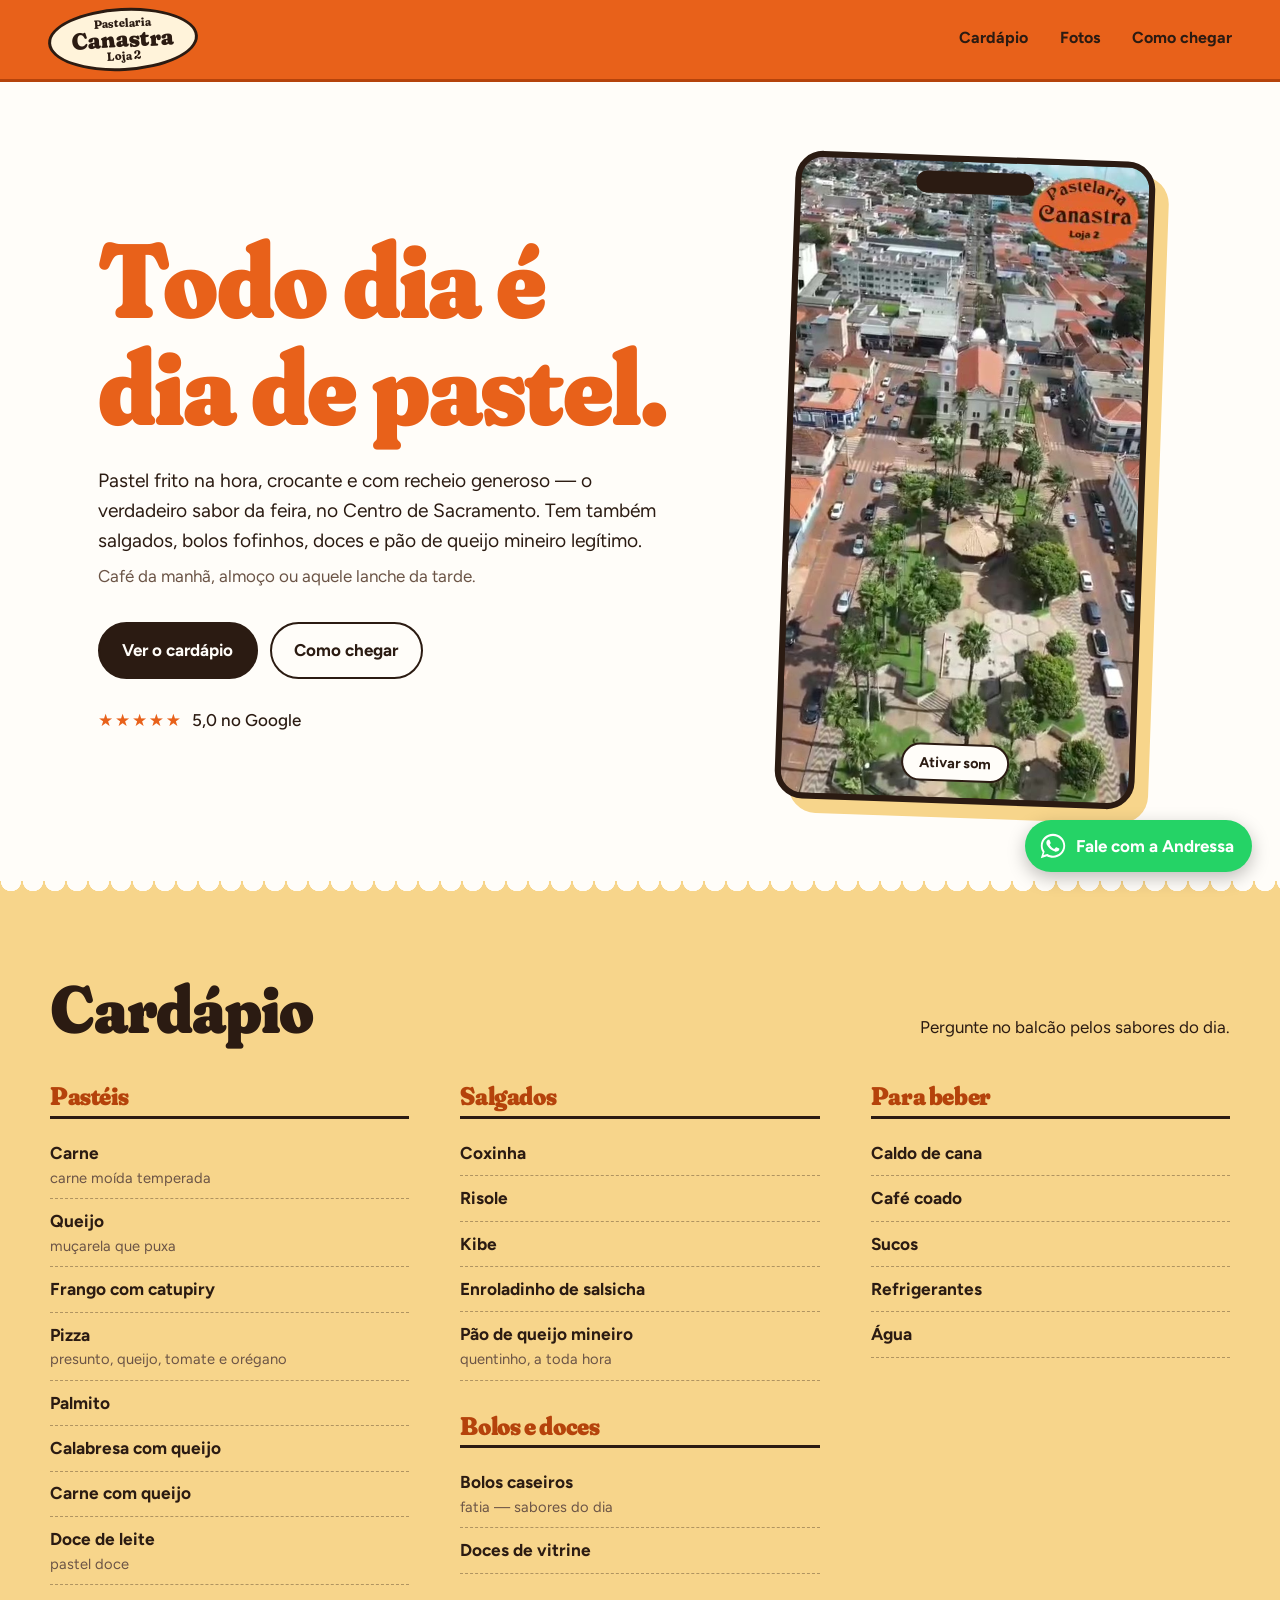
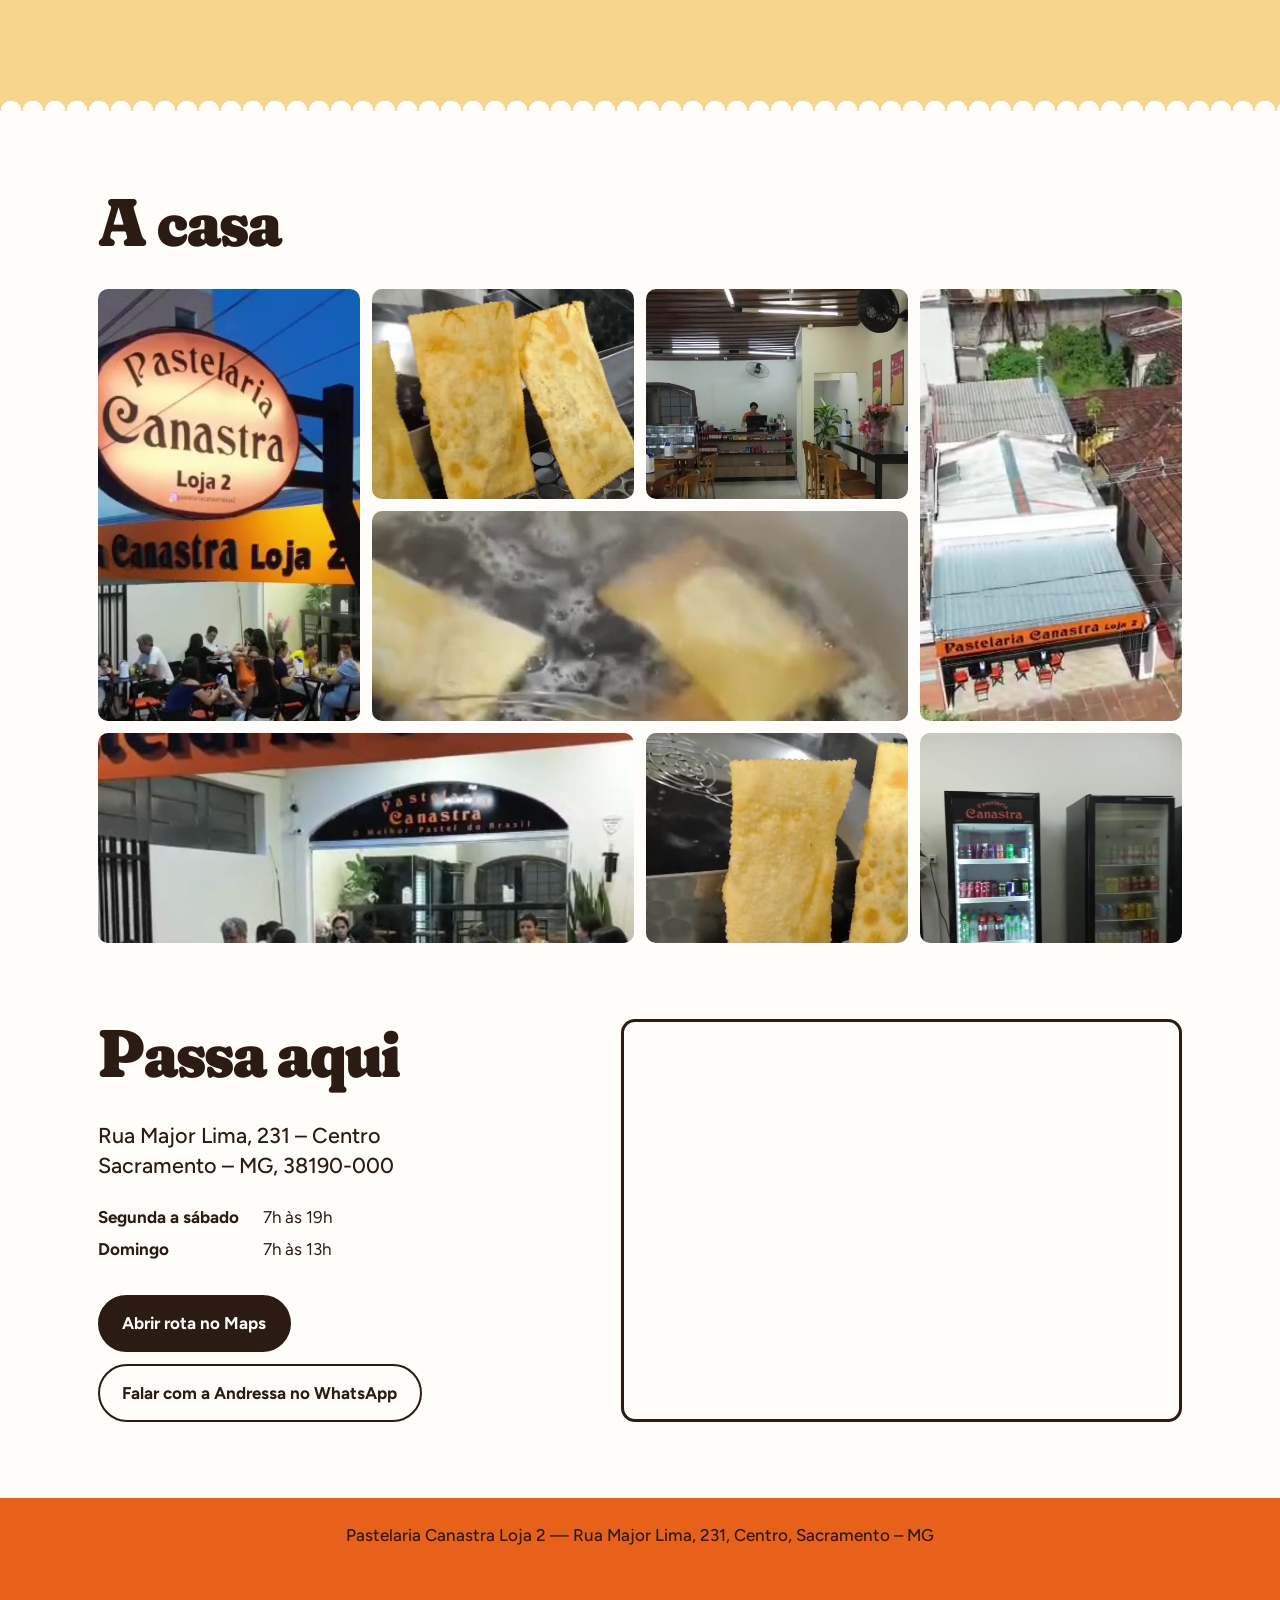
==== index.html @ 29212a15 "Site institucional Pastelaria Canastra Loja 2 Vídeo em moldura de celular, cardápio, galeria, mapa e" ====
<!doctype html>
<html lang="pt-BR">
<head>
<meta charset="utf-8">
<meta name="viewport" content="width=device-width, initial-scale=1">
<title>Pastelaria Canastra Loja 2 · Sacramento – MG</title>
<meta name="description" content="Pastel frito na hora, salgados, bolos, doces e pão de queijo mineiro. Rua Major Lima, 231, Centro, Sacramento – MG.">
<meta property="og:title" content="Pastelaria Canastra Loja 2">
<meta property="og:description" content="Todo dia é dia de pastel! Rua Major Lima, 231, Centro, Sacramento – MG.">
<meta property="og:image" content="assets/img/fachada-placa.jpg">
<meta name="theme-color" content="#E8611A">
<link rel="preconnect" href="https://fonts.googleapis.com">
<link rel="preconnect" href="https://fonts.gstatic.com" crossorigin>
<link href="https://fonts.googleapis.com/css2?family=Fraunces:opsz,wght,SOFT@9..144,600..900,100&family=Figtree:wght@400;500;700&display=swap" rel="stylesheet">
<link rel="stylesheet" href="style.css">
</head>
<body>

<header class="fascia">
  <a class="brand" href="#inicio" aria-label="Pastelaria Canastra, início">
    <span class="oval"><span class="oval-small">Pastelaria</span>Canastra<span class="oval-small">Loja 2</span></span>
  </a>
  <nav aria-label="Seções">
    <a href="#cardapio">Cardápio</a>
    <a href="#fotos">Fotos</a>
    <a href="#visite">Como chegar</a>
  </nav>
</header>

<main id="inicio">

  <section class="hero">
    <div class="hero-text">
      <h1>Todo dia é dia de pastel.</h1>
      <p class="lede">Pastel frito na hora, crocante e com recheio generoso — o verdadeiro sabor da feira, no Centro de Sacramento. Tem também salgados, bolos fofinhos, doces e pão de queijo mineiro legítimo.</p>
      <p class="when">Café da manhã, almoço ou aquele lanche da tarde.</p>
      <div class="actions">
        <a class="btn btn-primary" href="#cardapio">Ver o cardápio</a>
        <a class="btn btn-ghost" href="https://www.google.com/maps/dir/?api=1&destination=Pastelaria+Canastra+loja+02,+R.+Maj.+Lima,+231,+Sacramento+-+MG" target="_blank" rel="noopener">Como chegar</a>
      </div>
      <p class="rating"><span class="stars" aria-hidden="true">★★★★★</span> 5,0 no Google</p>
    </div>
    <figure class="hero-video">
      <span class="notch" aria-hidden="true"></span>
      <video src="assets/video/pastelaria-canastra.mp4" poster="assets/img/poster.jpg" autoplay muted loop playsinline preload="metadata" aria-label="Vídeo da Pastelaria Canastra Loja 2"></video>
      <button class="sound" type="button" aria-pressed="false">Ativar som</button>
    </figure>
  </section>

  <div class="crimp" aria-hidden="true"></div>

  <section class="menu" id="cardapio">
    <div class="menu-head">
      <h2>Cardápio</h2>
      <p>Pergunte no balcão pelos sabores do dia.</p>
    </div>

    <div class="menu-cols">
      <div class="menu-group">
        <h3>Pastéis</h3>
        <ul>
          <li><span>Carne</span><small>carne moída temperada</small></li>
          <li><span>Queijo</span><small>muçarela que puxa</small></li>
          <li><span>Frango com catupiry</span></li>
          <li><span>Pizza</span><small>presunto, queijo, tomate e orégano</small></li>
          <li><span>Palmito</span></li>
          <li><span>Calabresa com queijo</span></li>
          <li><span>Carne com queijo</span></li>
          <li><span>Doce de leite</span><small>pastel doce</small></li>
        </ul>
      </div>

      <div class="menu-group">
        <h3>Salgados</h3>
        <ul>
          <li><span>Coxinha</span></li>
          <li><span>Risole</span></li>
          <li><span>Kibe</span></li>
          <li><span>Enroladinho de salsicha</span></li>
          <li><span>Pão de queijo mineiro</span><small>quentinho, a toda hora</small></li>
        </ul>

        <h3>Bolos e doces</h3>
        <ul>
          <li><span>Bolos caseiros</span><small>fatia — sabores do dia</small></li>
          <li><span>Doces de vitrine</span></li>
        </ul>
      </div>

      <div class="menu-group">
        <h3>Para beber</h3>
        <ul>
          <li><span>Caldo de cana</span></li>
          <li><span>Café coado</span></li>
          <li><span>Sucos</span></li>
          <li><span>Refrigerantes</span></li>
          <li><span>Água</span></li>
        </ul>
      </div>
    </div>
  </section>

  <div class="crimp crimp-flip" aria-hidden="true"></div>

  <section class="photos" id="fotos">
    <h2>A casa</h2>
    <div class="gallery">
      <figure class="ga"><img src="assets/img/fachada-placa.jpg" alt="Placa oval da Pastelaria Canastra Loja 2 e mesas na calçada à noite" loading="lazy"></figure>
      <figure class="gb"><img src="assets/img/pastel-crocante.jpg" alt="Dois pastéis dourados e crocantes recém-saídos do óleo" loading="lazy"></figure>
      <figure class="gc"><img src="assets/img/balcao.jpg" alt="Balcão e vitrine de salgados e doces" loading="lazy"></figure>
      <figure class="gd"><img src="assets/img/fachada-drone.jpg" alt="Vista de cima da fachada laranja da pastelaria" loading="lazy"></figure>
      <figure class="ge"><img src="assets/img/fritura.jpg" alt="Pastéis fritando no tacho" loading="lazy"></figure>
      <figure class="gf"><img src="assets/img/salao.jpg" alt="Salão com clientes sentados nas mesas" loading="lazy"></figure>
      <figure class="gg"><img src="assets/img/pastel-saindo.jpg" alt="Pastel sendo tirado do óleo" loading="lazy"></figure>
      <figure class="gh"><img src="assets/img/bebidas.jpg" alt="Geladeiras com bebidas geladas" loading="lazy"></figure>
    </div>
  </section>

  <section class="visit" id="visite">
    <div class="visit-info">
      <h2>Passa aqui</h2>
      <address>
        Rua Major Lima, 231 – Centro<br>
        Sacramento – MG, 38190-000
      </address>
      <dl class="hours">
        <dt>Segunda a sábado</dt><dd>7h às 19h</dd>
        <dt>Domingo</dt><dd>7h às 13h</dd>
      </dl>
      <div class="actions">
        <a class="btn btn-primary" href="https://www.google.com/maps/dir/?api=1&destination=Pastelaria+Canastra+loja+02,+R.+Maj.+Lima,+231,+Sacramento+-+MG" target="_blank" rel="noopener">Abrir rota no Maps</a>
        <a class="btn btn-ghost" href="https://wa.me/553491294309?text=Ol%C3%A1%2C%20Andressa!%20Vim%20pelo%20site%20da%20Pastelaria%20Canastra." target="_blank" rel="noopener">Falar com a Andressa no WhatsApp</a>
      </div>
    </div>
    <div class="map">
      <iframe title="Mapa: Pastelaria Canastra Loja 2" src="https://www.google.com/maps?q=Pastelaria+Canastra+loja+02,+R.+Maj.+Lima,+231+-+Centro,+Sacramento+-+MG&output=embed" loading="lazy" referrerpolicy="no-referrer-when-downgrade"></iframe>
    </div>
  </section>

</main>

<a class="wa-float" href="https://wa.me/553491294309?text=Ol%C3%A1%2C%20Andressa!%20Vim%20pelo%20site%20da%20Pastelaria%20Canastra." target="_blank" rel="noopener" aria-label="Falar com a Andressa no WhatsApp">
  <svg viewBox="0 0 32 32" width="30" height="30" aria-hidden="true"><path fill="currentColor" d="M16 3C8.8 3 3 8.7 3 15.8c0 2.5.7 4.9 2 6.9L3 29l6.5-2c1.9 1 4.1 1.6 6.5 1.6 7.2 0 13-5.7 13-12.8S23.2 3 16 3zm0 23.3c-2.1 0-4.1-.6-5.8-1.7l-.4-.2-3.9 1.2 1.2-3.7-.3-.4c-1.2-1.7-1.8-3.7-1.8-5.7C5 9.9 9.9 5.2 16 5.2s11 4.7 11 10.6-4.9 10.5-11 10.5zm6-7.8c-.3-.2-2-1-2.3-1.1-.3-.1-.5-.2-.8.2l-1 1.3c-.2.2-.4.2-.7.1-.3-.2-1.4-.5-2.7-1.7-1-.9-1.7-2-1.9-2.3-.2-.3 0-.5.1-.7l.5-.6.3-.6c.1-.2 0-.4 0-.6l-1-2.5c-.3-.7-.6-.6-.8-.6h-.7c-.2 0-.6.1-.9.4-.3.3-1.2 1.1-1.2 2.8s1.2 3.2 1.4 3.5c.2.2 2.4 3.6 5.8 5 .8.3 1.4.5 1.9.7.8.3 1.6.2 2.2.1.7-.1 2-.8 2.3-1.6.3-.8.3-1.5.2-1.6-.1-.2-.3-.3-.7-.4z"/></svg>
  <span>Fale com a Andressa</span>
</a>

<footer>
  <p>Pastelaria Canastra Loja 2 — Rua Major Lima, 231, Centro, Sacramento – MG</p>
</footer>

<script>
  const v = document.querySelector('.hero-video video');
  const b = document.querySelector('.sound');
  b.addEventListener('click', () => {
    v.muted = !v.muted;
    if (!v.muted) { v.currentTime = 0; v.play(); }
    b.setAttribute('aria-pressed', String(!v.muted));
    b.textContent = v.muted ? 'Ativar som' : 'Desativar som';
  });
  if (matchMedia('(prefers-reduced-motion: reduce)').matches) { v.removeAttribute('autoplay'); v.pause(); v.controls = true; }
</script>
</body>
</html>
---- style.css ----
:root {
  --laranja: #E8611A;
  --laranja-escuro: #B5430B;
  --massa: #F7D58B;      /* cor da massa do pastel */
  --massa-clara: #FCEBC2;
  --placa: #FFF3DA;      /* fundo da placa oval */
  --carvao: #2B1B12;
  --papel: #FFFDF9;
  --texto-suave: #6B5446;

  --display: "Fraunces", Georgia, serif;
  --body: "Figtree", system-ui, sans-serif;
}

* { box-sizing: border-box; }
html { scroll-behavior: smooth; }
@media (prefers-reduced-motion: reduce) { html { scroll-behavior: auto; } }

body {
  margin: 0;
  background: var(--papel);
  color: var(--carvao);
  font-family: var(--body);
  font-size: 1.0625rem;
  line-height: 1.55;
  -webkit-font-smoothing: antialiased;
}
img, video, iframe { display: block; max-width: 100%; }
a { color: inherit; }
:focus-visible { outline: 3px solid var(--carvao); outline-offset: 3px; border-radius: 4px; }

h1, h2, h3 {
  font-family: var(--display);
  font-variation-settings: "SOFT" 100, "opsz" 144;
  font-weight: 900;
  line-height: 1.02;
  letter-spacing: -0.015em;
  margin: 0;
}

/* ---------- Faixa laranja (como a fachada) ---------- */
.fascia {
  position: sticky; top: 0; z-index: 10;
  background: var(--laranja);
  color: var(--carvao);
  display: flex; align-items: center; justify-content: space-between;
  gap: 1rem;
  padding: .5rem clamp(1rem, 4vw, 3rem);
  box-shadow: 0 3px 0 var(--laranja-escuro);
}
.brand { text-decoration: none; }
.oval {
  display: inline-flex; flex-direction: column; align-items: center;
  background: var(--placa);
  border: 3px solid var(--carvao);
  border-radius: 50%;
  padding: .35rem 1.3rem .4rem;
  font-family: var(--display);
  font-variation-settings: "SOFT" 100, "opsz" 72;
  font-weight: 900;
  font-size: 1.45rem;
  line-height: .95;
  transform: rotate(-3deg);
}
.oval-small { font-size: .52em; font-weight: 700; }
.fascia nav { display: flex; gap: clamp(.75rem, 2.5vw, 2rem); }
.fascia nav a {
  font-weight: 700; text-decoration: none; font-size: 1rem;
  padding: .25rem 0; border-bottom: 2px solid transparent;
}
.fascia nav a:hover { border-color: var(--carvao); }

/* ---------- Hero ---------- */
.hero {
  display: grid;
  grid-template-columns: minmax(0, 1.15fr) minmax(0, .85fr);
  gap: clamp(2rem, 5vw, 5rem);
  align-items: center;
  max-width: 1180px; margin: 0 auto;
  padding: clamp(2.5rem, 6vw, 5rem) clamp(1rem, 4vw, 3rem) clamp(3rem, 6vw, 5rem);
}
.hero h1 {
  font-size: clamp(3rem, 8.5vw, 6.6rem);
  color: var(--laranja);
  text-wrap: balance;
}
.lede { font-size: 1.2rem; max-width: 34em; margin: 1.5rem 0 .5rem; }
.when { color: var(--texto-suave); margin: 0 0 2rem; }
.actions { display: flex; flex-wrap: wrap; gap: .75rem; }
.btn {
  display: inline-block;
  font-weight: 700; text-decoration: none;
  padding: .85rem 1.4rem;
  border-radius: 999px;
  border: 2px solid var(--carvao);
  transition: transform .15s ease;
}
.btn:active { transform: translateY(1px); }
.btn-primary { background: var(--carvao); color: var(--papel); }
.btn-primary:hover { background: var(--laranja-escuro); border-color: var(--laranja-escuro); }
.btn-ghost:hover { background: var(--massa-clara); }
.rating { margin: 1.75rem 0 0; font-weight: 500; }
.stars { color: var(--laranja); letter-spacing: .1em; margin-right: .35rem; }

.hero-video {
  position: relative; margin: 0;
  justify-self: center;
  width: min(100%, 360px);
  aspect-ratio: 480 / 864;
  border-radius: 28px;
  overflow: hidden;
  border: 6px solid var(--carvao);
  background: var(--carvao);
  transform: rotate(2deg);
  box-shadow: 14px 14px 0 var(--massa);
}
.hero-video video { width: 100%; height: 100%; object-fit: cover; }
.sound {
  position: absolute; left: 50%; bottom: 1rem; transform: translateX(-50%);
  font: 700 .9rem var(--body);
  background: var(--papel); color: var(--carvao);
  border: 2px solid var(--carvao); border-radius: 999px;
  padding: .5rem 1rem; cursor: pointer;
}
.sound[aria-pressed="true"] { background: var(--laranja); }

/* ---------- Borda de pastel (garfinho) ---------- */
.crimp {
  height: 22px;
  background:
    radial-gradient(circle at 11px 0, var(--papel) 10px, transparent 10.5px) 0 0 / 22px 22px repeat-x,
    var(--massa);
}
.crimp-flip {
  background:
    radial-gradient(circle at 11px 22px, var(--papel) 10px, transparent 10.5px) 0 0 / 22px 22px repeat-x,
    var(--massa);
}

/* ---------- Cardápio ---------- */
.menu {
  background: var(--massa);
  padding: clamp(2.5rem, 6vw, 4.5rem) clamp(1rem, 4vw, 3rem);
}
.menu-head, .menu-cols { max-width: 1180px; margin: 0 auto; }
.menu-head { display: flex; flex-wrap: wrap; align-items: baseline; justify-content: space-between; gap: .5rem 2rem; margin-bottom: 2.5rem; }
.menu h2 { font-size: clamp(2.6rem, 6vw, 4.2rem); }
.menu-head p { margin: 0; color: var(--carvao); }
.menu-cols {
  display: grid;
  grid-template-columns: repeat(3, minmax(0, 1fr));
  gap: 2rem clamp(1.5rem, 4vw, 3.5rem);
}
.menu h3 {
  font-size: 1.6rem;
  color: var(--laranja-escuro);
  padding-bottom: .4rem;
  border-bottom: 3px solid var(--carvao);
  margin-bottom: .75rem;
}
.menu ul { list-style: none; margin: 0 0 2rem; padding: 0; }
.menu li { padding: .55rem 0; border-bottom: 1px dashed rgba(43, 27, 18, .35); }
.menu li span { display: block; font-weight: 700; font-size: 1.08rem; }
.menu li small { display: block; color: var(--texto-suave); font-size: .92rem; }

/* ---------- Fotos ---------- */
.photos { max-width: 1180px; margin: 0 auto; padding: clamp(3rem, 6vw, 5rem) clamp(1rem, 4vw, 3rem); }
.photos h2, .visit h2 { font-size: clamp(2.6rem, 6vw, 4.2rem); margin-bottom: 2rem; }
.gallery {
  display: grid;
  grid-template-columns: repeat(4, minmax(0, 1fr));
  grid-auto-rows: 210px;
  grid-template-areas: "a b c d" "a e e d" "f f g h";
  gap: 12px;
}
.ga { grid-area: a; } .gb { grid-area: b; } .gc { grid-area: c; } .gd { grid-area: d; }
.ge { grid-area: e; } .gf { grid-area: f; } .gg { grid-area: g; } .gh { grid-area: h; }
.gallery figure { margin: 0; overflow: hidden; border-radius: 10px; background: var(--massa-clara); }
.gallery img { width: 100%; height: 100%; object-fit: cover; }

/* ---------- Visite ---------- */
.visit {
  max-width: 1180px; margin: 0 auto;
  padding: 0 clamp(1rem, 4vw, 3rem) clamp(3rem, 6vw, 5rem);
  display: grid; grid-template-columns: minmax(0, .9fr) minmax(0, 1.1fr);
  gap: clamp(2rem, 5vw, 4rem); align-items: stretch;
}
address { font-style: normal; font-size: 1.35rem; font-weight: 500; line-height: 1.4; margin-bottom: 1.5rem; }
.hours { display: grid; grid-template-columns: auto 1fr; gap: .35rem 1.5rem; margin: 0 0 2rem; }
.hours dt { font-weight: 700; }
.hours dd { margin: 0; }
.map { min-height: 340px; border-radius: 14px; overflow: hidden; border: 3px solid var(--carvao); }
.map iframe { width: 100%; height: 100%; min-height: 340px; border: 0; }

footer {
  background: var(--laranja); color: var(--carvao);
  text-align: center; font-weight: 500;
  padding: 1.5rem 1rem;
}
footer p { margin: 0; }

/* ---------- Mobile ---------- */
@media (max-width: 860px) {
  .hero { grid-template-columns: 1fr; }
  .hero-video { width: min(78%, 320px); }
  .menu-cols { grid-template-columns: 1fr 1fr; }
  .visit { grid-template-columns: 1fr; }
  .gallery { grid-template-columns: repeat(2, minmax(0, 1fr)); grid-auto-rows: 170px;
    grid-template-areas: "a b" "a c" "e e" "d g" "d h" "f f"; }
}
@media (max-width: 560px) {
  .fascia nav a:not(:last-child) { display: none; }
  .oval { font-size: 1.2rem; }
  .menu-cols { grid-template-columns: 1fr; }
  .menu ul { margin-bottom: 1rem; }
}

/* ---------- Celular do vídeo ---------- */
.notch {
  position: absolute; z-index: 2; top: 10px; left: 50%; transform: translateX(-50%);
  width: 34%; height: 22px; border-radius: 999px; background: var(--carvao);
}

/* ---------- WhatsApp flutuante ---------- */
.wa-float {
  position: fixed; right: clamp(1rem, 3vw, 1.75rem); bottom: clamp(1rem, 3vw, 1.75rem); z-index: 20;
  display: inline-flex; align-items: center; gap: .55rem;
  background: #25D366; color: #fff; text-decoration: none; font-weight: 700;
  padding: .7rem 1.1rem .7rem .8rem; border-radius: 999px;
  box-shadow: 0 6px 18px rgba(0,0,0,.25);
}
.wa-float:hover { background: #1EBE5B; }
@media (max-width: 560px) {
  .wa-float { padding: .8rem; }
  .wa-float span { display: none; }
}
footer { padding-bottom: 5.5rem; }
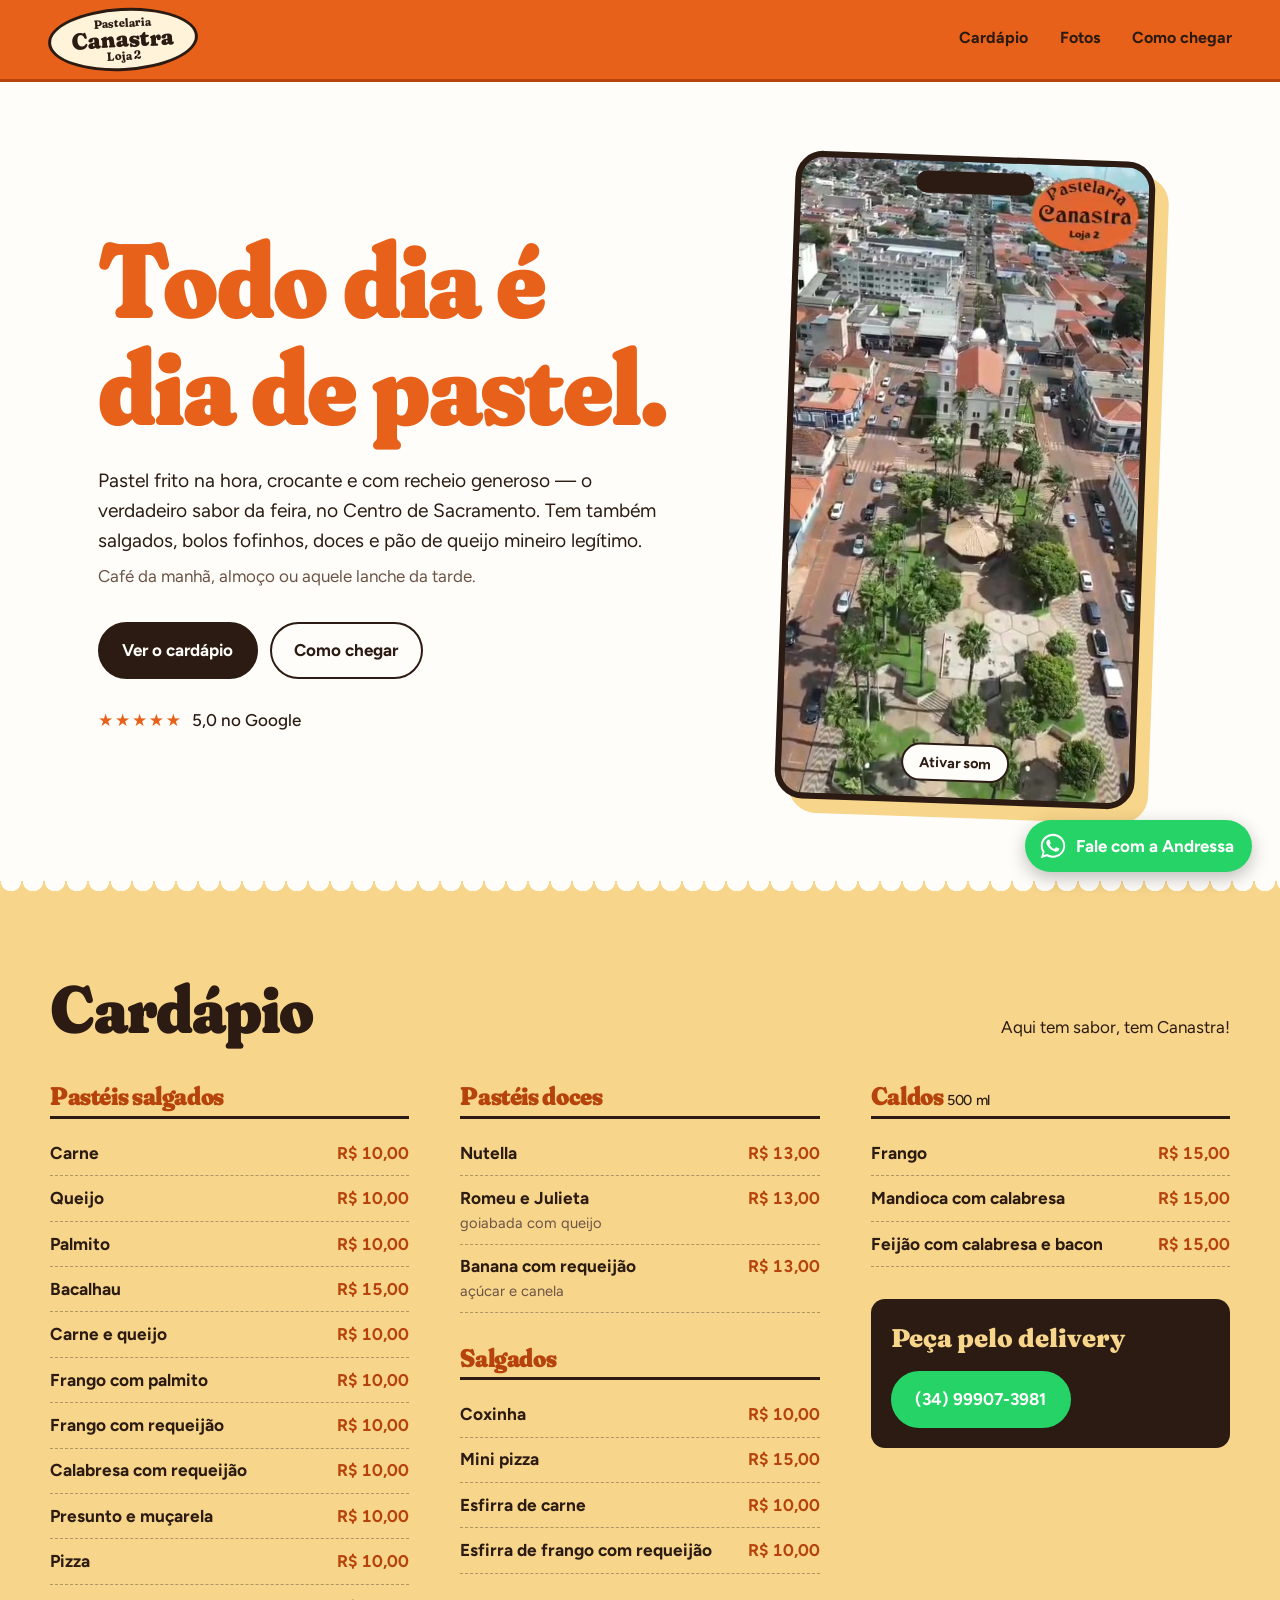
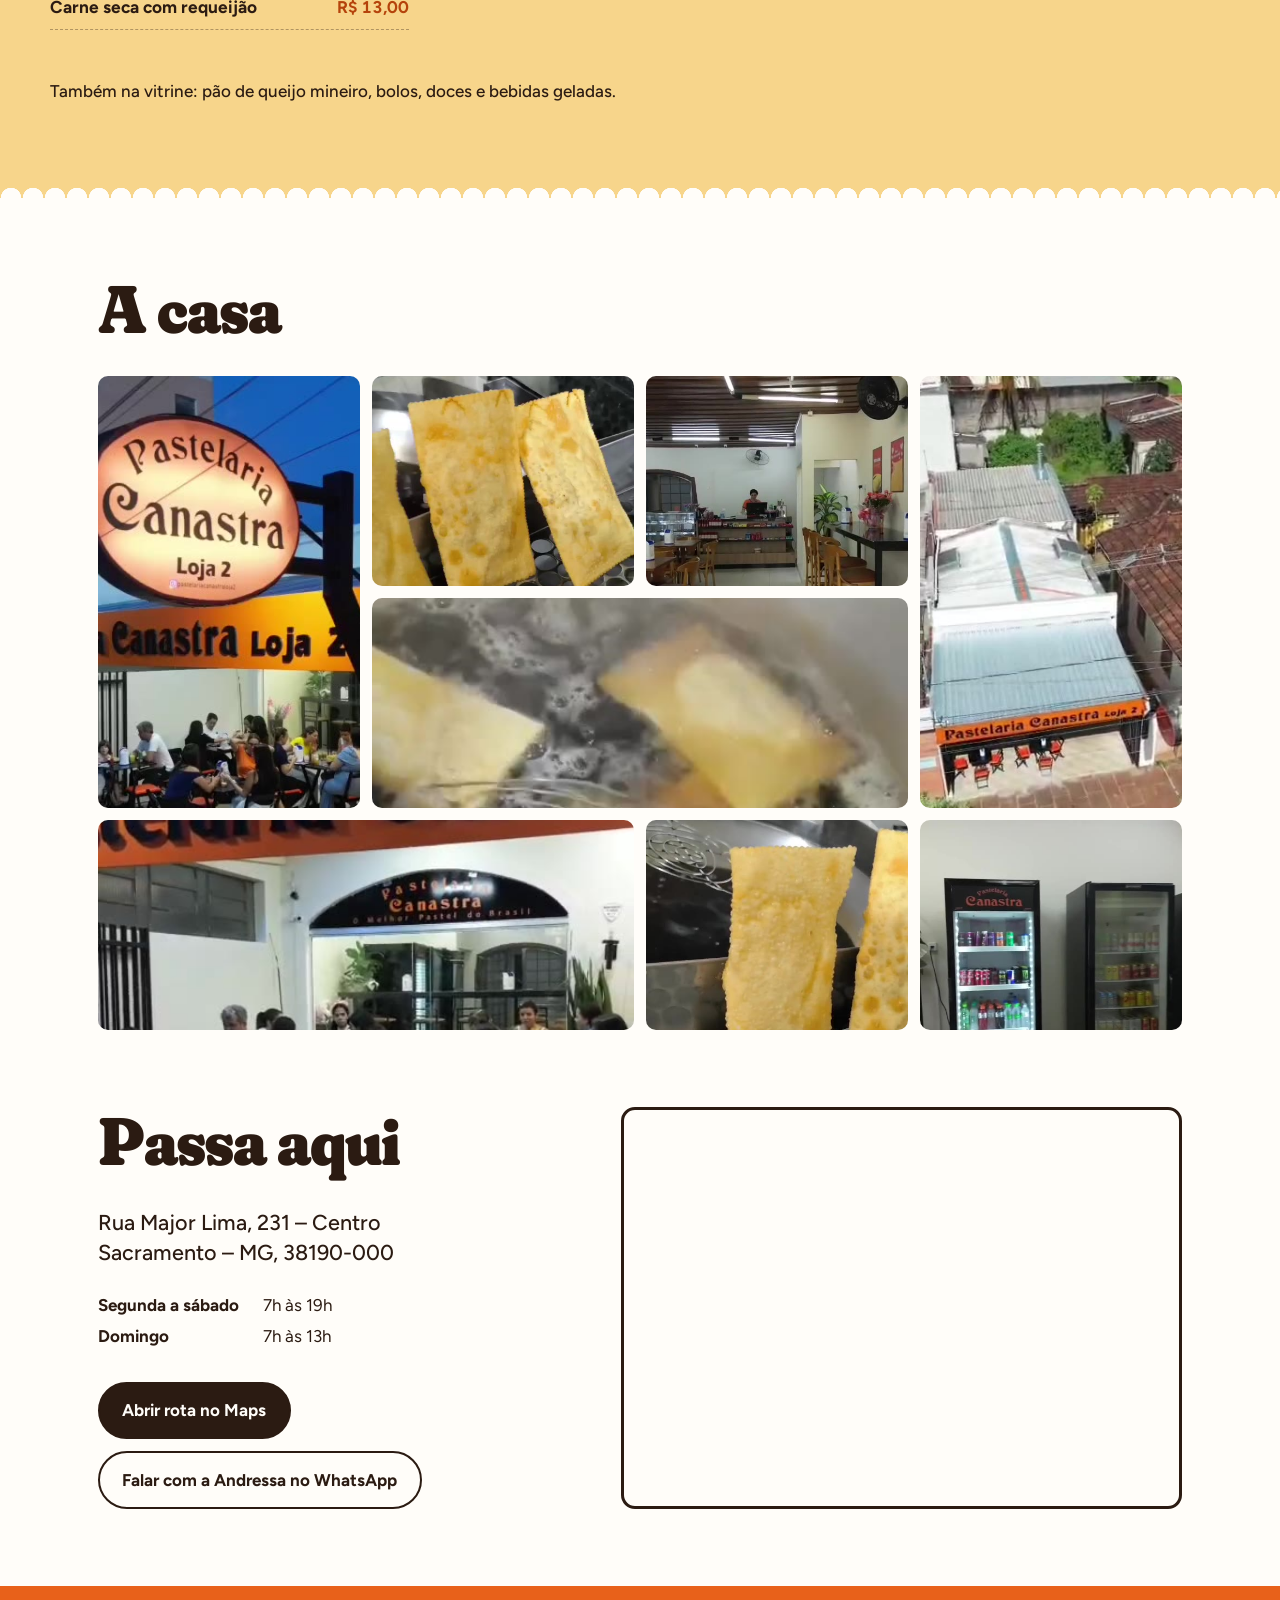
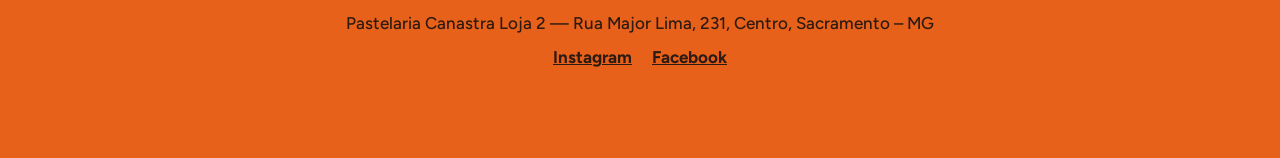
==== commit 3cdaf2cc: "Cardápio real com preços, caldos, delivery e redes sociais Co-Authored-By: Claude Opus 5.5 <noreply@" ====
--- a/index.html
+++ b/index.html
@@ -52,52 +52,59 @@
   <section class="menu" id="cardapio">
     <div class="menu-head">
       <h2>Cardápio</h2>
-      <p>Pergunte no balcão pelos sabores do dia.</p>
+      <p>Aqui tem sabor, tem Canastra!</p>
     </div>
 
     <div class="menu-cols">
       <div class="menu-group">
-        <h3>Pastéis</h3>
+        <h3>Pastéis salgados</h3>
         <ul>
-          <li><span>Carne</span><small>carne moída temperada</small></li>
-          <li><span>Queijo</span><small>muçarela que puxa</small></li>
-          <li><span>Frango com catupiry</span></li>
-          <li><span>Pizza</span><small>presunto, queijo, tomate e orégano</small></li>
-          <li><span>Palmito</span></li>
-          <li><span>Calabresa com queijo</span></li>
-          <li><span>Carne com queijo</span></li>
-          <li><span>Doce de leite</span><small>pastel doce</small></li>
+          <li><span class="item">Carne</span><span class="price">R$ 10,00</span></li>
+          <li><span class="item">Queijo</span><span class="price">R$ 10,00</span></li>
+          <li><span class="item">Palmito</span><span class="price">R$ 10,00</span></li>
+          <li><span class="item">Bacalhau</span><span class="price">R$ 15,00</span></li>
+          <li><span class="item">Carne e queijo</span><span class="price">R$ 10,00</span></li>
+          <li><span class="item">Frango com palmito</span><span class="price">R$ 10,00</span></li>
+          <li><span class="item">Frango com requeijão</span><span class="price">R$ 10,00</span></li>
+          <li><span class="item">Calabresa com requeijão</span><span class="price">R$ 10,00</span></li>
+          <li><span class="item">Presunto e muçarela</span><span class="price">R$ 10,00</span></li>
+          <li><span class="item">Pizza</span><span class="price">R$ 10,00</span></li>
+          <li><span class="item">Carne seca com requeijão</span><span class="price">R$ 13,00</span></li>
         </ul>
       </div>
 
       <div class="menu-group">
+        <h3>Pastéis doces</h3>
+        <ul>
+          <li><span class="item">Nutella</span><span class="price">R$ 13,00</span></li>
+          <li><span class="item">Romeu e Julieta<small>goiabada com queijo</small></span><span class="price">R$ 13,00</span></li>
+          <li><span class="item">Banana com requeijão<small>açúcar e canela</small></span><span class="price">R$ 13,00</span></li>
+        </ul>
+
         <h3>Salgados</h3>
         <ul>
-          <li><span>Coxinha</span></li>
-          <li><span>Risole</span></li>
-          <li><span>Kibe</span></li>
-          <li><span>Enroladinho de salsicha</span></li>
-          <li><span>Pão de queijo mineiro</span><small>quentinho, a toda hora</small></li>
-        </ul>
-
-        <h3>Bolos e doces</h3>
-        <ul>
-          <li><span>Bolos caseiros</span><small>fatia — sabores do dia</small></li>
-          <li><span>Doces de vitrine</span></li>
+          <li><span class="item">Coxinha</span><span class="price">R$ 10,00</span></li>
+          <li><span class="item">Mini pizza</span><span class="price">R$ 15,00</span></li>
+          <li><span class="item">Esfirra de carne</span><span class="price">R$ 10,00</span></li>
+          <li><span class="item">Esfirra de frango com requeijão</span><span class="price">R$ 10,00</span></li>
         </ul>
       </div>
 
       <div class="menu-group">
-        <h3>Para beber</h3>
+        <h3>Caldos <small class="h-note">500 ml</small></h3>
         <ul>
-          <li><span>Caldo de cana</span></li>
-          <li><span>Café coado</span></li>
-          <li><span>Sucos</span></li>
-          <li><span>Refrigerantes</span></li>
-          <li><span>Água</span></li>
+          <li><span class="item">Frango</span><span class="price">R$ 15,00</span></li>
+          <li><span class="item">Mandioca com calabresa</span><span class="price">R$ 15,00</span></li>
+          <li><span class="item">Feijão com calabresa e bacon</span><span class="price">R$ 15,00</span></li>
         </ul>
+
+        <div class="delivery">
+          <p class="delivery-title">Peça pelo delivery</p>
+          <a class="btn btn-primary" href="https://wa.me/5534999073981?text=Ol%C3%A1!%20Quero%20fazer%20um%20pedido%20pelo%20delivery." target="_blank" rel="noopener">(34) 99907-3981</a>
+        </div>
       </div>
     </div>
+    <p class="menu-foot">Também na vitrine: pão de queijo mineiro, bolos, doces e bebidas geladas.</p>
   </section>
 
   <div class="crimp crimp-flip" aria-hidden="true"></div>
@@ -146,6 +153,7 @@
 
 <footer>
   <p>Pastelaria Canastra Loja 2 — Rua Major Lima, 231, Centro, Sacramento – MG</p>
+  <p class="social"><a href="https://www.instagram.com/pastelariacanastra/" target="_blank" rel="noopener">Instagram</a> <a href="https://www.facebook.com/pastelariacanastra/" target="_blank" rel="noopener">Facebook</a></p>
 </footer>
 
 <script>
--- a/style.css
+++ b/style.css
@@ -159,9 +159,19 @@
   margin-bottom: .75rem;
 }
 .menu ul { list-style: none; margin: 0 0 2rem; padding: 0; }
-.menu li { padding: .55rem 0; border-bottom: 1px dashed rgba(43, 27, 18, .35); }
-.menu li span { display: block; font-weight: 700; font-size: 1.08rem; }
-.menu li small { display: block; color: var(--texto-suave); font-size: .92rem; }
+.menu li {
+  display: flex; align-items: baseline; justify-content: space-between; gap: 1rem;
+  padding: .55rem 0; border-bottom: 1px dashed rgba(43, 27, 18, .35);
+}
+.menu .item { font-weight: 700; font-size: 1.08rem; }
+.menu .item small { display: block; font-weight: 400; color: var(--texto-suave); font-size: .92rem; }
+.menu .price { font-weight: 700; white-space: nowrap; font-variant-numeric: tabular-nums; color: var(--laranja-escuro); }
+.h-note { font-family: var(--body); font-size: .9rem; font-weight: 500; color: var(--carvao); }
+.delivery { background: var(--carvao); color: var(--papel); border-radius: 14px; padding: 1.25rem; }
+.delivery-title { font-family: var(--display); font-weight: 900; font-size: 1.6rem; margin: 0 0 .75rem; color: var(--massa); }
+.delivery .btn { background: #25D366; border-color: #25D366; color: #fff; }
+.delivery .btn:hover { background: #1EBE5B; border-color: #1EBE5B; }
+.menu-foot { max-width: 1180px; margin: 1rem auto 0; font-weight: 500; }
 
 /* ---------- Fotos ---------- */
 .photos { max-width: 1180px; margin: 0 auto; padding: clamp(3rem, 6vw, 5rem) clamp(1rem, 4vw, 3rem); }
@@ -198,6 +208,8 @@
   padding: 1.5rem 1rem;
 }
 footer p { margin: 0; }
+.social { margin-top: .5rem !important; display: flex; gap: 1.25rem; justify-content: center; }
+.social a { font-weight: 700; }
 
 /* ---------- Mobile ---------- */
 @media (max-width: 860px) {
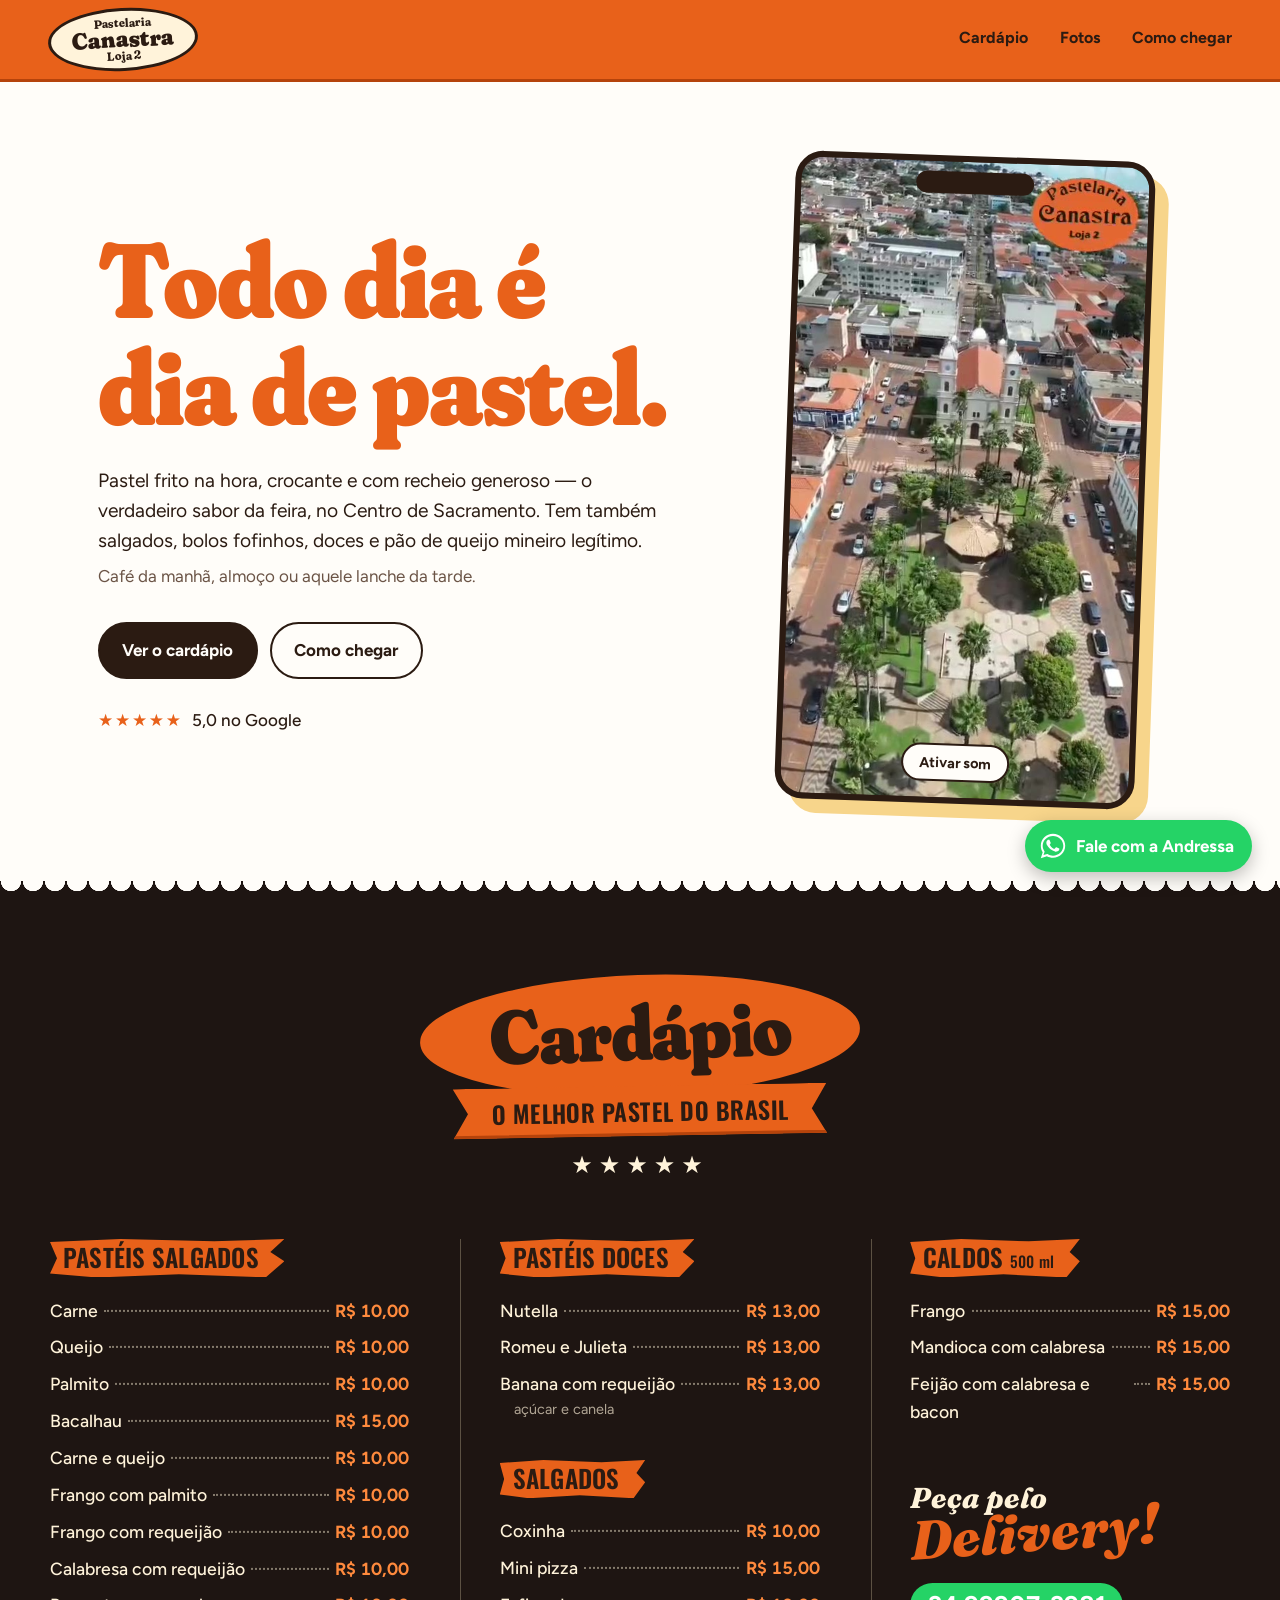
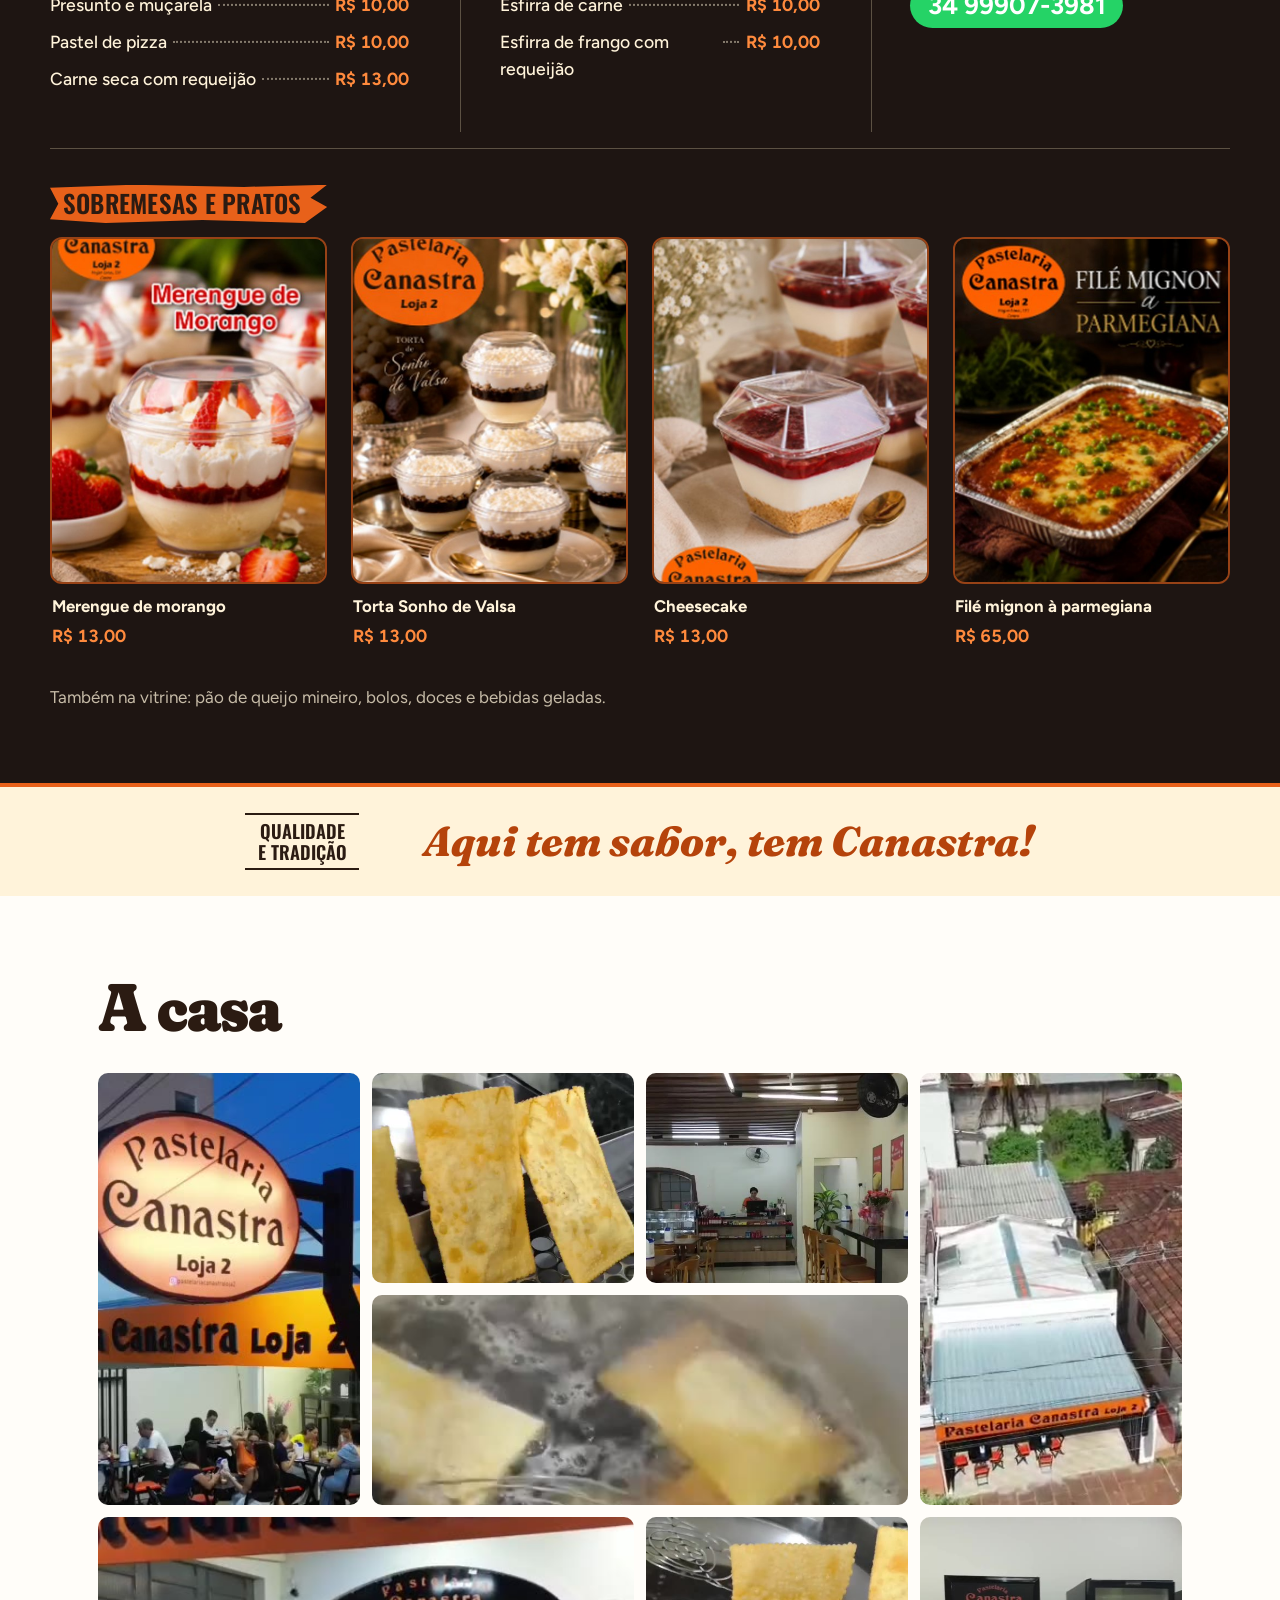
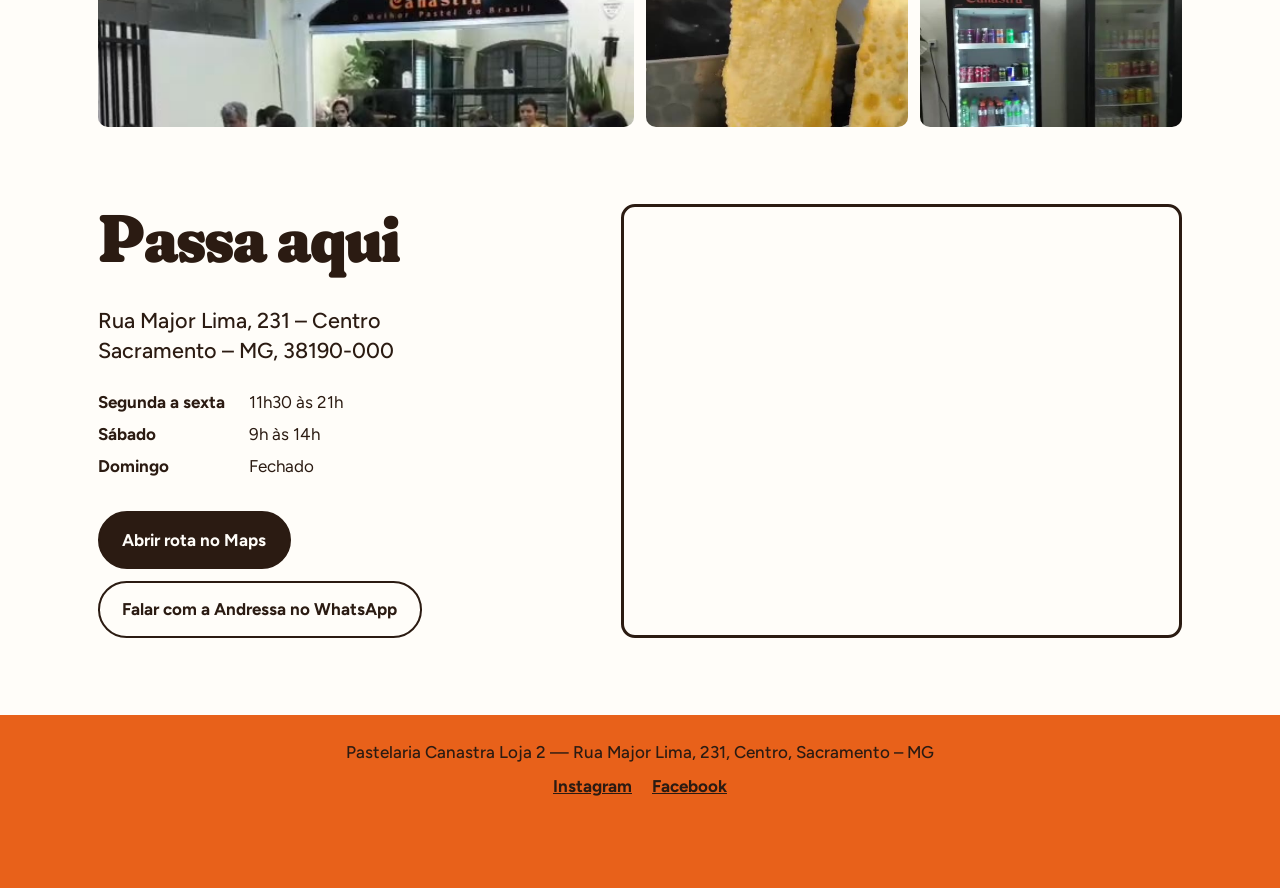
==== commit 744be6f9: "Cardápio no visual do cartaz, sobremesas e filé à parmegiana, horário real Co-Authored-By: Claude Op" ====
--- a/index.html
+++ b/index.html
@@ -11,7 +11,7 @@
 <meta name="theme-color" content="#E8611A">
 <link rel="preconnect" href="https://fonts.googleapis.com">
 <link rel="preconnect" href="https://fonts.gstatic.com" crossorigin>
-<link href="https://fonts.googleapis.com/css2?family=Fraunces:opsz,wght,SOFT@9..144,600..900,100&family=Figtree:wght@400;500;700&display=swap" rel="stylesheet">
+<link href="https://fonts.googleapis.com/css2?family=Fraunces:opsz,wght,SOFT@9..144,600..900,100&family=Figtree:wght@400;500;700&family=Oswald:wght@500;600&family=Fraunces:ital,opsz,wght@1,9..144,800&display=swap" rel="stylesheet">
 <link rel="stylesheet" href="style.css">
 </head>
 <body>
@@ -52,62 +52,90 @@
   <section class="menu" id="cardapio">
     <div class="menu-head">
       <h2>Cardápio</h2>
-      <p>Aqui tem sabor, tem Canastra!</p>
+      <p class="ribbon">O melhor pastel do Brasil</p>
+      <p class="menu-stars" aria-label="5 estrelas">★★★★★</p>
     </div>
 
     <div class="menu-cols">
       <div class="menu-group">
-        <h3>Pastéis salgados</h3>
-        <ul>
-          <li><span class="item">Carne</span><span class="price">R$ 10,00</span></li>
-          <li><span class="item">Queijo</span><span class="price">R$ 10,00</span></li>
-          <li><span class="item">Palmito</span><span class="price">R$ 10,00</span></li>
-          <li><span class="item">Bacalhau</span><span class="price">R$ 15,00</span></li>
-          <li><span class="item">Carne e queijo</span><span class="price">R$ 10,00</span></li>
-          <li><span class="item">Frango com palmito</span><span class="price">R$ 10,00</span></li>
-          <li><span class="item">Frango com requeijão</span><span class="price">R$ 10,00</span></li>
-          <li><span class="item">Calabresa com requeijão</span><span class="price">R$ 10,00</span></li>
-          <li><span class="item">Presunto e muçarela</span><span class="price">R$ 10,00</span></li>
-          <li><span class="item">Pizza</span><span class="price">R$ 10,00</span></li>
-          <li><span class="item">Carne seca com requeijão</span><span class="price">R$ 13,00</span></li>
+        <h3><span>Pastéis salgados</span></h3>
+        <ul>
+          <li><span class="item">Carne</span><span class="dots" aria-hidden="true"></span><span class="price">R$ 10,00</span></li>
+          <li><span class="item">Queijo</span><span class="dots" aria-hidden="true"></span><span class="price">R$ 10,00</span></li>
+          <li><span class="item">Palmito</span><span class="dots" aria-hidden="true"></span><span class="price">R$ 10,00</span></li>
+          <li><span class="item">Bacalhau</span><span class="dots" aria-hidden="true"></span><span class="price">R$ 15,00</span></li>
+          <li><span class="item">Carne e queijo</span><span class="dots" aria-hidden="true"></span><span class="price">R$ 10,00</span></li>
+          <li><span class="item">Frango com palmito</span><span class="dots" aria-hidden="true"></span><span class="price">R$ 10,00</span></li>
+          <li><span class="item">Frango com requeijão</span><span class="dots" aria-hidden="true"></span><span class="price">R$ 10,00</span></li>
+          <li><span class="item">Calabresa com requeijão</span><span class="dots" aria-hidden="true"></span><span class="price">R$ 10,00</span></li>
+          <li><span class="item">Presunto e muçarela</span><span class="dots" aria-hidden="true"></span><span class="price">R$ 10,00</span></li>
+          <li><span class="item">Pastel de pizza</span><span class="dots" aria-hidden="true"></span><span class="price">R$ 10,00</span></li>
+          <li><span class="item">Carne seca com requeijão</span><span class="dots" aria-hidden="true"></span><span class="price">R$ 13,00</span></li>
         </ul>
       </div>
 
       <div class="menu-group">
-        <h3>Pastéis doces</h3>
-        <ul>
-          <li><span class="item">Nutella</span><span class="price">R$ 13,00</span></li>
-          <li><span class="item">Romeu e Julieta<small>goiabada com queijo</small></span><span class="price">R$ 13,00</span></li>
-          <li><span class="item">Banana com requeijão<small>açúcar e canela</small></span><span class="price">R$ 13,00</span></li>
-        </ul>
-
-        <h3>Salgados</h3>
-        <ul>
-          <li><span class="item">Coxinha</span><span class="price">R$ 10,00</span></li>
-          <li><span class="item">Mini pizza</span><span class="price">R$ 15,00</span></li>
-          <li><span class="item">Esfirra de carne</span><span class="price">R$ 10,00</span></li>
-          <li><span class="item">Esfirra de frango com requeijão</span><span class="price">R$ 10,00</span></li>
+        <h3><span>Pastéis doces</span></h3>
+        <ul>
+          <li><span class="item">Nutella</span><span class="dots" aria-hidden="true"></span><span class="price">R$ 13,00</span></li>
+          <li><span class="item">Romeu e Julieta</span><span class="dots" aria-hidden="true"></span><span class="price">R$ 13,00</span></li>
+          <li><span class="item">Banana com requeijão<small>açúcar e canela</small></span><span class="dots" aria-hidden="true"></span><span class="price">R$ 13,00</span></li>
+        </ul>
+
+        <h3><span>Salgados</span></h3>
+        <ul>
+          <li><span class="item">Coxinha</span><span class="dots" aria-hidden="true"></span><span class="price">R$ 10,00</span></li>
+          <li><span class="item">Mini pizza</span><span class="dots" aria-hidden="true"></span><span class="price">R$ 15,00</span></li>
+          <li><span class="item">Esfirra de carne</span><span class="dots" aria-hidden="true"></span><span class="price">R$ 10,00</span></li>
+          <li><span class="item">Esfirra de frango com requeijão</span><span class="dots" aria-hidden="true"></span><span class="price">R$ 10,00</span></li>
         </ul>
       </div>
 
       <div class="menu-group">
-        <h3>Caldos <small class="h-note">500 ml</small></h3>
-        <ul>
-          <li><span class="item">Frango</span><span class="price">R$ 15,00</span></li>
-          <li><span class="item">Mandioca com calabresa</span><span class="price">R$ 15,00</span></li>
-          <li><span class="item">Feijão com calabresa e bacon</span><span class="price">R$ 15,00</span></li>
-        </ul>
-
-        <div class="delivery">
-          <p class="delivery-title">Peça pelo delivery</p>
-          <a class="btn btn-primary" href="https://wa.me/5534999073981?text=Ol%C3%A1!%20Quero%20fazer%20um%20pedido%20pelo%20delivery." target="_blank" rel="noopener">(34) 99907-3981</a>
-        </div>
-      </div>
-    </div>
+        <h3><span>Caldos <small>500 ml</small></span></h3>
+        <ul>
+          <li><span class="item">Frango</span><span class="dots" aria-hidden="true"></span><span class="price">R$ 15,00</span></li>
+          <li><span class="item">Mandioca com calabresa</span><span class="dots" aria-hidden="true"></span><span class="price">R$ 15,00</span></li>
+          <li><span class="item">Feijão com calabresa e bacon</span><span class="dots" aria-hidden="true"></span><span class="price">R$ 15,00</span></li>
+        </ul>
+
+        <a class="delivery" href="https://wa.me/5534999073981?text=Ol%C3%A1!%20Quero%20fazer%20um%20pedido%20pelo%20delivery." target="_blank" rel="noopener">
+          <span class="delivery-pre">Peça pelo</span>
+          <span class="delivery-big">Delivery!</span>
+          <span class="delivery-num">34 99907-3981</span>
+        </a>
+      </div>
+    </div>
+
+    <div class="dishes">
+      <h3><span>Sobremesas e pratos</span></h3>
+      <div class="dish-grid">
+        <figure class="dish">
+          <img src="assets/img/merengue-morango.jpg" alt="Copo de merengue de morango com chantilly e morangos" loading="lazy">
+          <figcaption><span>Merengue de morango</span><span class="price">R$ 13,00</span></figcaption>
+        </figure>
+        <figure class="dish">
+          <img src="assets/img/torta-sonho-de-valsa.jpg" alt="Copos de torta Sonho de Valsa" loading="lazy">
+          <figcaption><span>Torta Sonho de Valsa</span><span class="price">R$ 13,00</span></figcaption>
+        </figure>
+        <figure class="dish">
+          <img src="assets/img/cheesecake.jpg" alt="Copo de cheesecake com calda de frutas vermelhas" loading="lazy">
+          <figcaption><span>Cheesecake</span><span class="price">R$ 13,00</span></figcaption>
+        </figure>
+        <figure class="dish">
+          <img src="assets/img/file-parmegiana.jpg" alt="Travessa de filé mignon à parmegiana gratinado" loading="lazy">
+          <figcaption><span>Filé mignon à parmegiana</span><span class="price">R$ 65,00</span></figcaption>
+        </figure>
+      </div>
+    </div>
+
     <p class="menu-foot">Também na vitrine: pão de queijo mineiro, bolos, doces e bebidas geladas.</p>
   </section>
 
-  <div class="crimp crimp-flip" aria-hidden="true"></div>
+  <div class="slogan-band">
+    <p class="seal">Qualidade<br>e tradição</p>
+    <p class="slogan">Aqui tem sabor, tem Canastra!</p>
+  </div>
 
   <section class="photos" id="fotos">
     <h2>A casa</h2>
@@ -131,8 +159,9 @@
         Sacramento – MG, 38190-000
       </address>
       <dl class="hours">
-        <dt>Segunda a sábado</dt><dd>7h às 19h</dd>
-        <dt>Domingo</dt><dd>7h às 13h</dd>
+        <dt>Segunda a sexta</dt><dd>11h30 às 21h</dd>
+        <dt>Sábado</dt><dd>9h às 14h</dd>
+        <dt>Domingo</dt><dd>Fechado</dd>
       </dl>
       <div class="actions">
         <a class="btn btn-primary" href="https://www.google.com/maps/dir/?api=1&destination=Pastelaria+Canastra+loja+02,+R.+Maj.+Lima,+231,+Sacramento+-+MG" target="_blank" rel="noopener">Abrir rota no Maps</a>
--- a/style.css
+++ b/style.css
@@ -7,6 +7,8 @@
   --carvao: #2B1B12;
   --papel: #FFFDF9;
   --texto-suave: #6B5446;
+  --noite: #1E1512;
+  --noite-linha: rgba(252, 235, 194, .28);
 
   --display: "Fraunces", Georgia, serif;
   --body: "Figtree", system-ui, sans-serif;
@@ -129,49 +131,109 @@
   height: 22px;
   background:
     radial-gradient(circle at 11px 0, var(--papel) 10px, transparent 10.5px) 0 0 / 22px 22px repeat-x,
-    var(--massa);
+    var(--noite);
 }
 .crimp-flip {
   background:
     radial-gradient(circle at 11px 22px, var(--papel) 10px, transparent 10.5px) 0 0 / 22px 22px repeat-x,
-    var(--massa);
-}
-
-/* ---------- Cardápio ---------- */
+    var(--noite);
+}
+
+/* ---------- Cardápio (visual do cartaz) ---------- */
 .menu {
-  background: var(--massa);
-  padding: clamp(2.5rem, 6vw, 4.5rem) clamp(1rem, 4vw, 3rem);
-}
-.menu-head, .menu-cols { max-width: 1180px; margin: 0 auto; }
-.menu-head { display: flex; flex-wrap: wrap; align-items: baseline; justify-content: space-between; gap: .5rem 2rem; margin-bottom: 2.5rem; }
-.menu h2 { font-size: clamp(2.6rem, 6vw, 4.2rem); }
-.menu-head p { margin: 0; color: var(--carvao); }
+  background: var(--noite);
+  color: var(--placa);
+  padding: clamp(2.5rem, 6vw, 4.5rem) clamp(1rem, 4vw, 3rem) clamp(2.5rem, 5vw, 3.5rem);
+}
+.menu-head, .menu-cols, .dishes, .menu-foot { max-width: 1180px; margin-left: auto; margin-right: auto; }
+.menu-head { text-align: center; margin-bottom: clamp(2.5rem, 5vw, 3.5rem); }
+.menu h2 {
+  display: inline-block;
+  font-size: clamp(2.8rem, 7vw, 4.8rem);
+  color: var(--carvao);
+  background: var(--laranja);
+  border-radius: 50%;
+  padding: .25em .9em .3em;
+  transform: rotate(-2deg);
+}
+.ribbon {
+  display: table; position: relative; z-index: 1;
+  margin: -.6rem auto 0;
+  font: 600 clamp(1.05rem, 2.6vw, 1.5rem)/1 "Oswald", var(--body);
+  text-transform: uppercase; letter-spacing: .02em;
+  color: var(--carvao); background: var(--laranja);
+  padding: .55em 1.6em;
+  clip-path: polygon(0 0, 100% 0, 96% 50%, 100% 100%, 0 100%, 4% 50%);
+  transform: rotate(-1deg);
+  box-shadow: inset 0 -3px 0 var(--laranja-escuro);
+}
+.menu-stars { margin: .6rem 0 0; color: var(--placa); font-size: 1.5rem; letter-spacing: .25em; }
 .menu-cols {
   display: grid;
   grid-template-columns: repeat(3, minmax(0, 1fr));
-  gap: 2rem clamp(1.5rem, 4vw, 3.5rem);
-}
-.menu h3 {
-  font-size: 1.6rem;
-  color: var(--laranja-escuro);
-  padding-bottom: .4rem;
-  border-bottom: 3px solid var(--carvao);
-  margin-bottom: .75rem;
-}
-.menu ul { list-style: none; margin: 0 0 2rem; padding: 0; }
-.menu li {
-  display: flex; align-items: baseline; justify-content: space-between; gap: 1rem;
-  padding: .55rem 0; border-bottom: 1px dashed rgba(43, 27, 18, .35);
-}
-.menu .item { font-weight: 700; font-size: 1.08rem; }
-.menu .item small { display: block; font-weight: 400; color: var(--texto-suave); font-size: .92rem; }
-.menu .price { font-weight: 700; white-space: nowrap; font-variant-numeric: tabular-nums; color: var(--laranja-escuro); }
-.h-note { font-family: var(--body); font-size: .9rem; font-weight: 500; color: var(--carvao); }
-.delivery { background: var(--carvao); color: var(--papel); border-radius: 14px; padding: 1.25rem; }
-.delivery-title { font-family: var(--display); font-weight: 900; font-size: 1.6rem; margin: 0 0 .75rem; color: var(--massa); }
-.delivery .btn { background: #25D366; border-color: #25D366; color: #fff; }
-.delivery .btn:hover { background: #1EBE5B; border-color: #1EBE5B; }
-.menu-foot { max-width: 1180px; margin: 1rem auto 0; font-weight: 500; }
+  gap: 1rem clamp(1.5rem, 4vw, 3.5rem);
+}
+.menu-group + .menu-group { border-left: 1px solid var(--noite-linha); padding-left: clamp(1.5rem, 3vw, 2.5rem); }
+.menu h3 { margin: 0 0 .9rem; line-height: 1; }
+.menu h3 span {
+  display: inline-block;
+  font: 600 1.55rem/1 "Oswald", var(--body);
+  text-transform: uppercase; letter-spacing: .01em;
+  color: var(--carvao);
+  background: var(--laranja);
+  padding: .4rem 1.6rem .45rem .8rem;
+  /* faixa de pincel */
+  clip-path: polygon(0 8%, 30% 0, 70% 6%, 100% 0, 94% 34%, 100% 58%, 92% 100%, 55% 92%, 20% 100%, 0 90%, 3% 50%);
+}
+.menu h3 small { font-size: .62em; text-transform: none; font-weight: 500; }
+.menu ul { list-style: none; margin: 0 0 2.2rem; padding: 0; }
+.menu li { display: flex; align-items: baseline; gap: .4rem; padding: .3rem 0; }
+.menu .item { font-size: 1.1rem; font-weight: 500; color: var(--placa); }
+.menu .item small { display: block; font-size: .9rem; font-weight: 400; color: rgba(255, 243, 218, .65); padding-left: .9rem; }
+.menu .dots { flex: 1; min-width: 1rem; border-bottom: 2px dotted rgba(255, 243, 218, .45); transform: translateY(-.3em); }
+.menu .price { font-weight: 700; white-space: nowrap; font-variant-numeric: tabular-nums; color: #FF8A3D; font-size: 1.1rem; }
+
+.delivery {
+  display: block; text-decoration: none; color: var(--placa);
+  margin-top: .5rem; padding: 1.2rem 0 0;
+}
+.delivery-pre { display: block; font: italic 800 1.8rem/1 "Fraunces", var(--display); }
+.delivery-big {
+  display: block;
+  font: italic 800 clamp(2.6rem, 5vw, 3.4rem)/1 "Fraunces", var(--display);
+  color: var(--laranja); transform: rotate(-4deg); transform-origin: left;
+  margin: .1rem 0 .9rem;
+}
+.delivery-num {
+  display: inline-flex; align-items: center; gap: .5rem;
+  font: 700 1.6rem/1 var(--body);
+  background: #25D366; color: #fff; border-radius: 999px; padding: .6rem 1.1rem;
+}
+.delivery:hover .delivery-num { background: #1EBE5B; }
+
+.dishes { margin-top: 1rem; border-top: 1px solid var(--noite-linha); padding-top: 2.2rem; }
+.dish-grid { display: grid; grid-template-columns: repeat(4, minmax(0, 1fr)); gap: clamp(.75rem, 2vw, 1.5rem); }
+.dish { margin: 0; }
+.dish img { width: 100%; aspect-ratio: 4 / 5; object-fit: cover; border-radius: 12px; border: 2px solid rgba(232, 97, 26, .6); }
+.dish figcaption {
+  display: flex; flex-direction: column; gap: .15rem;
+  padding: .6rem .1rem 0; font-weight: 700; font-size: 1.05rem;
+}
+.menu-foot { margin-top: 2.2rem; color: rgba(255, 243, 218, .75); }
+
+.slogan-band {
+  background: var(--placa);
+  border-top: 4px solid var(--laranja);
+  display: flex; flex-wrap: wrap; align-items: center; justify-content: center;
+  gap: 1rem clamp(1.5rem, 5vw, 4rem);
+  padding: 1.6rem clamp(1rem, 4vw, 3rem);
+  text-align: center;
+}
+.seal {
+  margin: 0; font: 600 1.15rem/1.1 "Oswald", var(--body); text-transform: uppercase;
+  border-top: 2px solid var(--carvao); border-bottom: 2px solid var(--carvao); padding: .4rem .8rem;
+}
+.slogan { margin: 0; font: italic 800 clamp(1.7rem, 4.5vw, 2.6rem)/1.1 "Fraunces", var(--display); color: var(--laranja-escuro); }
 
 /* ---------- Fotos ---------- */
 .photos { max-width: 1180px; margin: 0 auto; padding: clamp(3rem, 6vw, 5rem) clamp(1rem, 4vw, 3rem); }
@@ -216,6 +278,8 @@
   .hero { grid-template-columns: 1fr; }
   .hero-video { width: min(78%, 320px); }
   .menu-cols { grid-template-columns: 1fr 1fr; }
+  .menu-group:nth-child(3) { border-left: 0; padding-left: 0; }
+  .dish-grid { grid-template-columns: repeat(2, minmax(0, 1fr)); }
   .visit { grid-template-columns: 1fr; }
   .gallery { grid-template-columns: repeat(2, minmax(0, 1fr)); grid-auto-rows: 170px;
     grid-template-areas: "a b" "a c" "e e" "d g" "d h" "f f"; }
@@ -224,6 +288,7 @@
   .fascia nav a:not(:last-child) { display: none; }
   .oval { font-size: 1.2rem; }
   .menu-cols { grid-template-columns: 1fr; }
+  .menu-group + .menu-group { border-left: 0; padding-left: 0; }
   .menu ul { margin-bottom: 1rem; }
 }
 
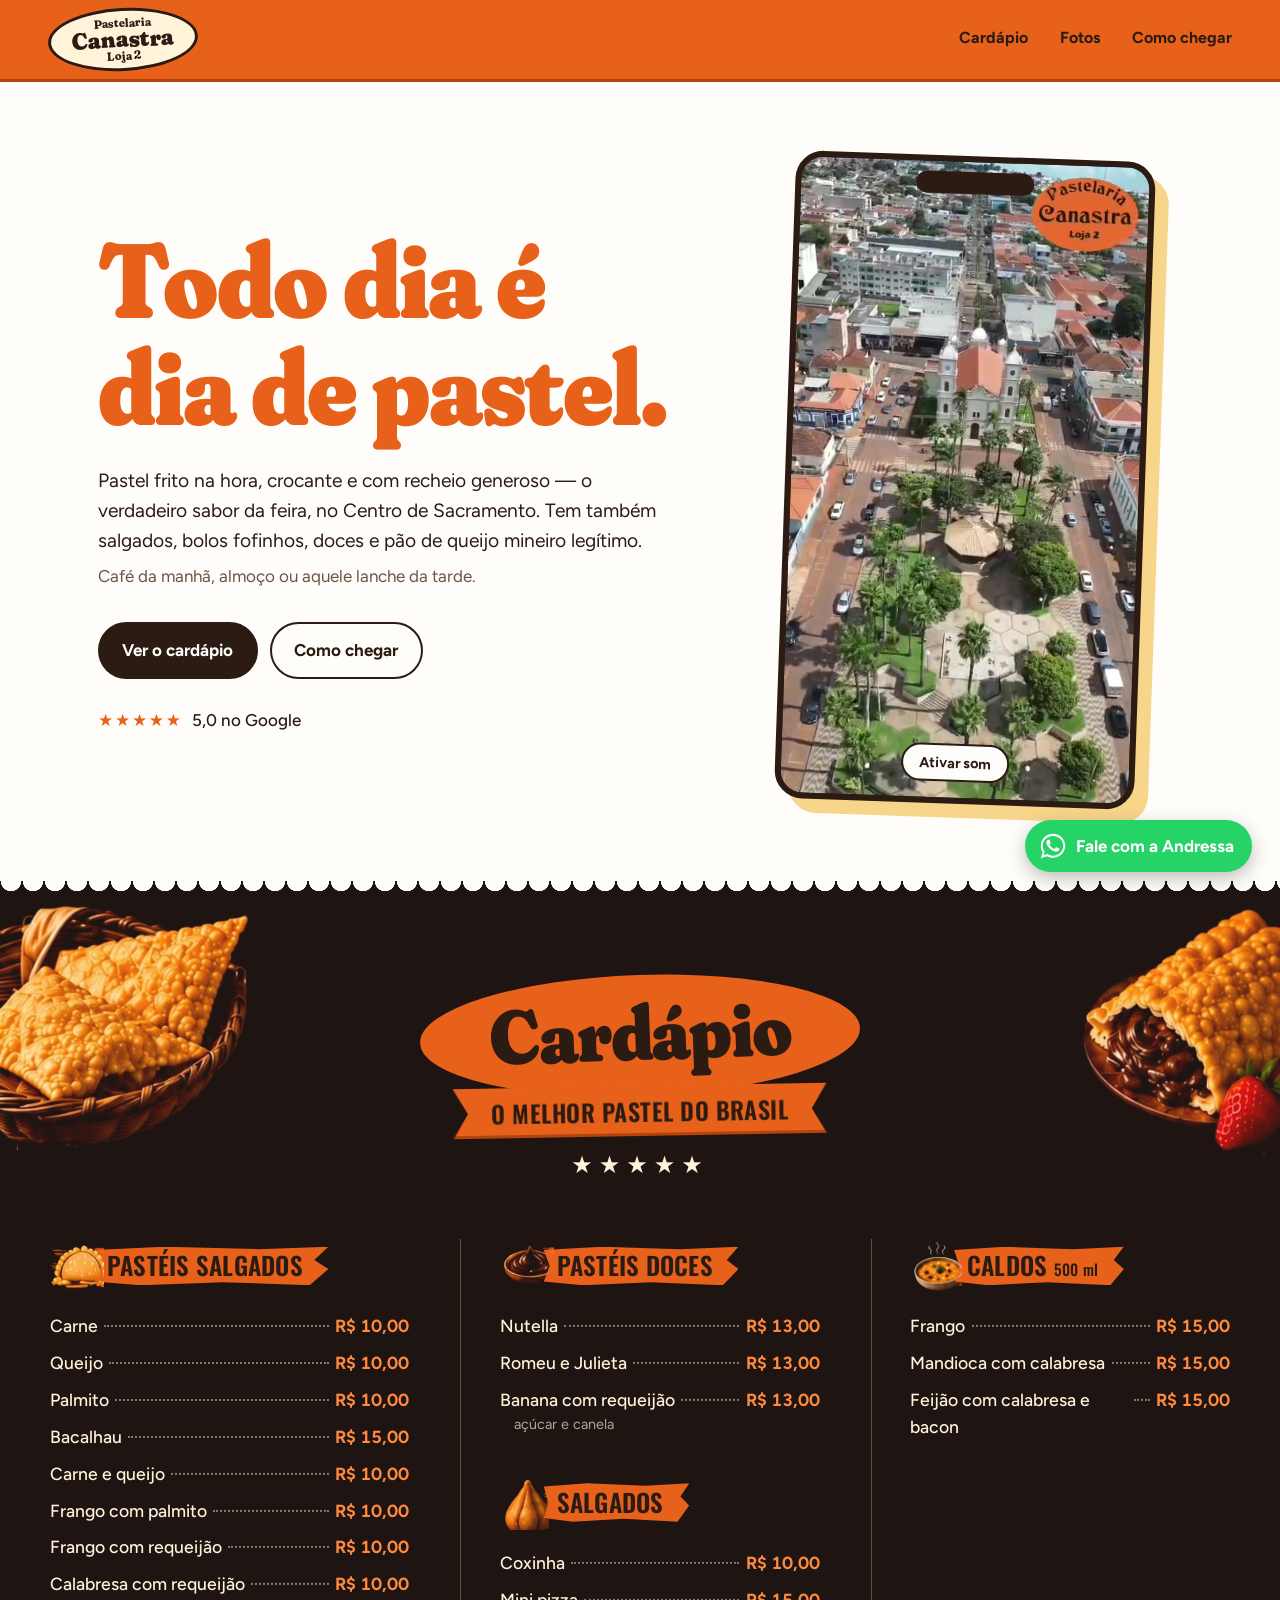
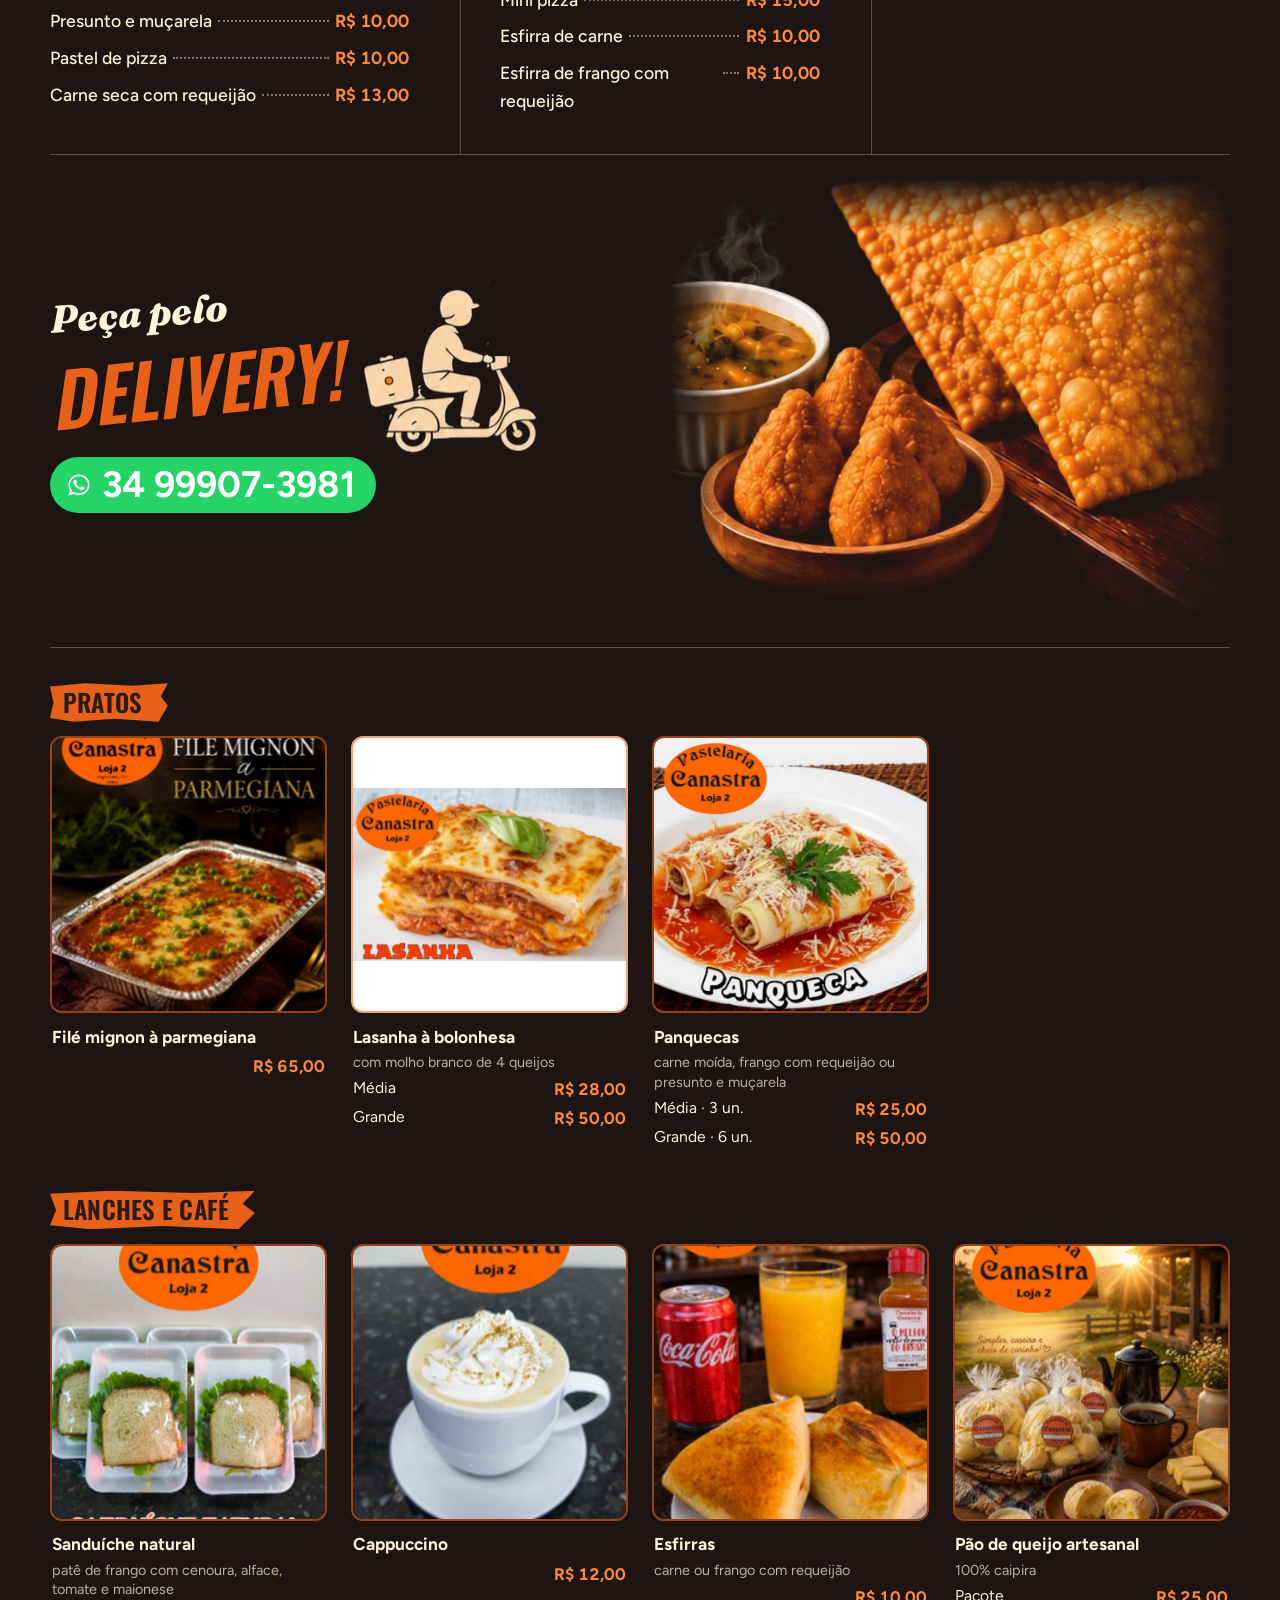
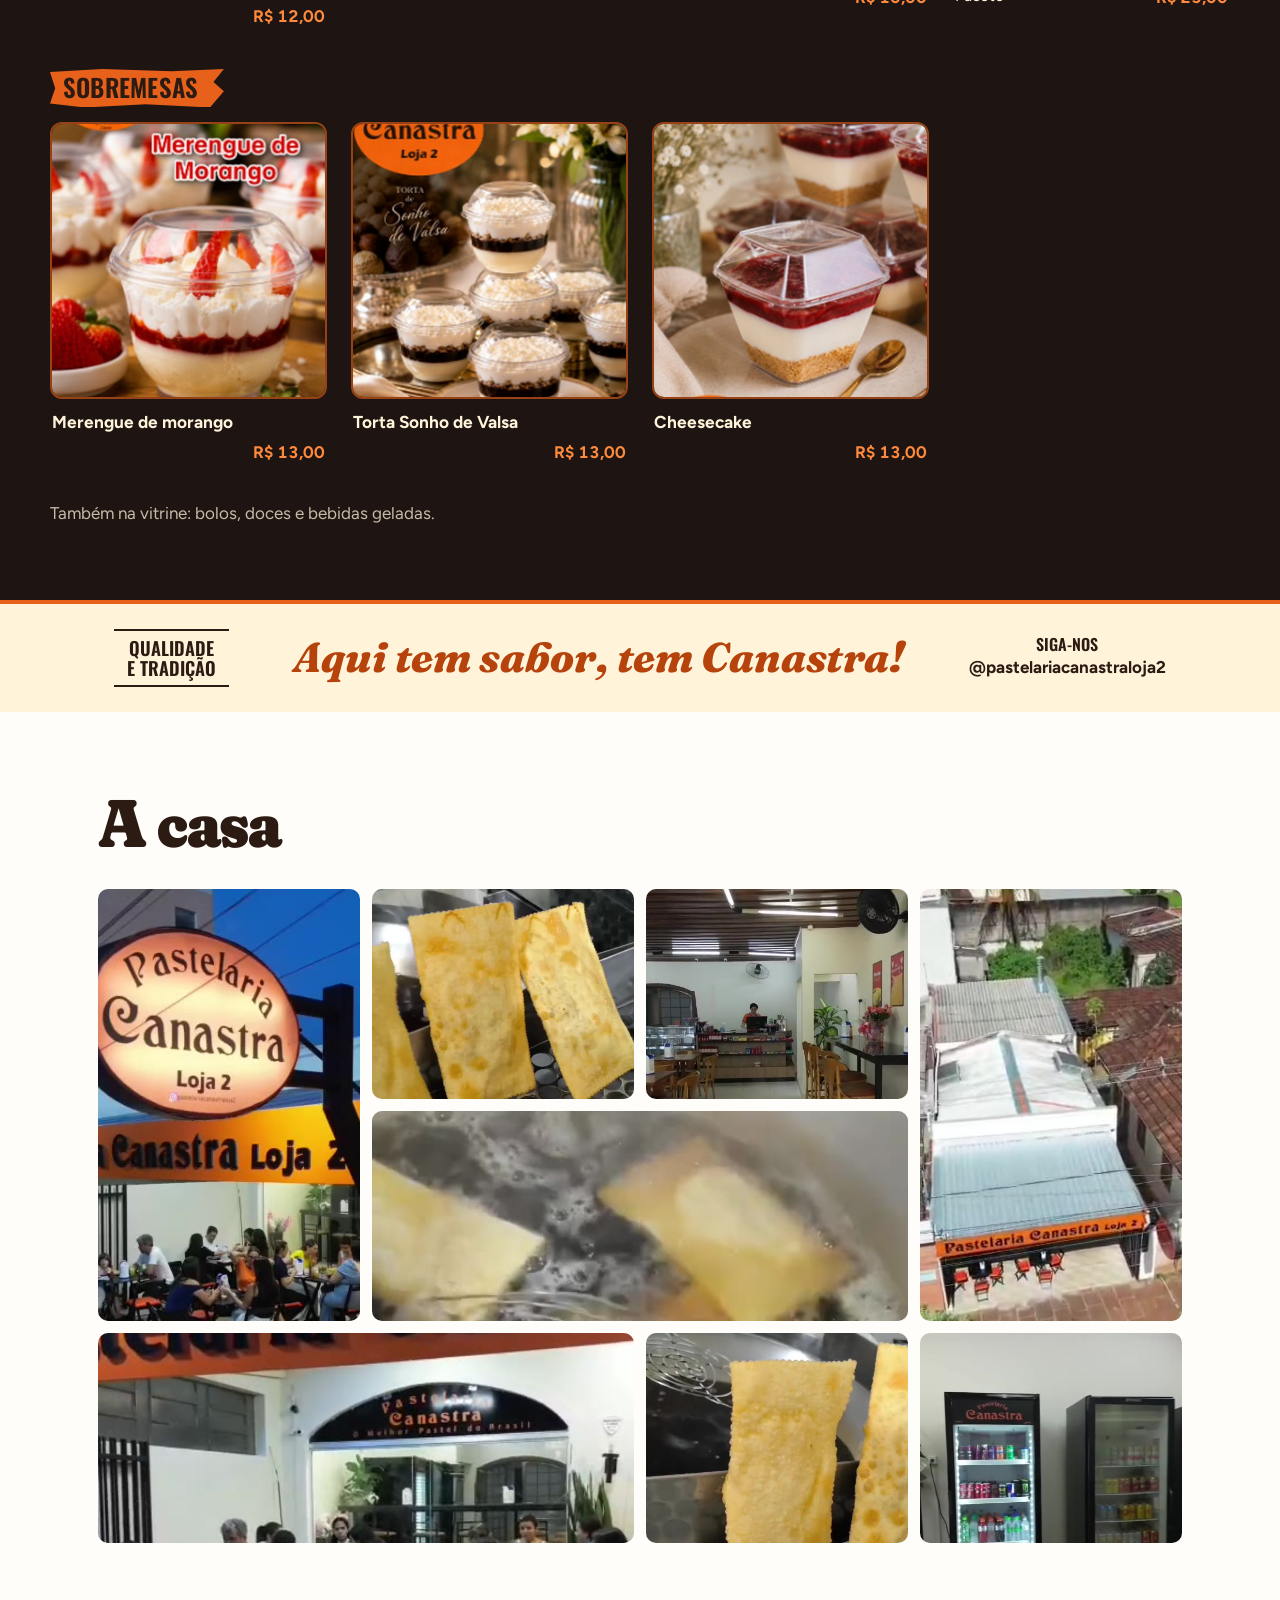
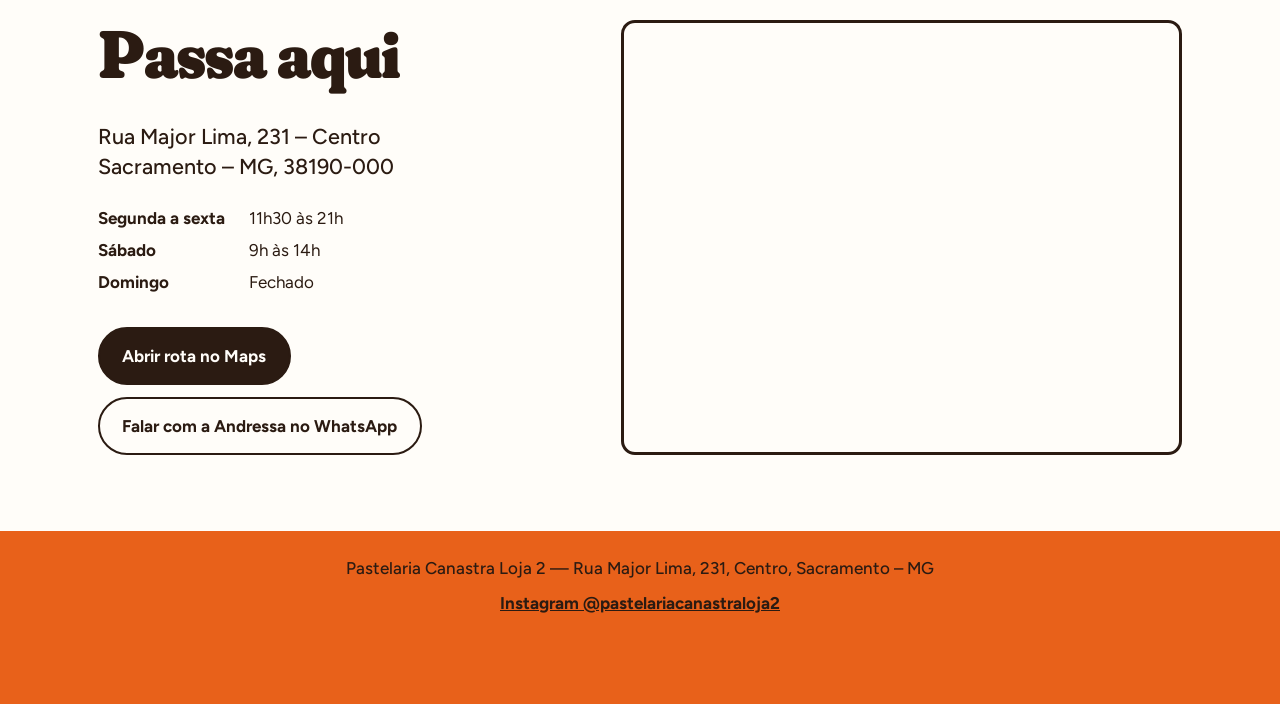
==== commit 010e9ac0: "Ilustrações do cartaz no cardápio, pratos, lanches e café, Instagram da Loja 2 Co-Authored-By: Claud" ====
--- a/index.html
+++ b/index.html
@@ -50,6 +50,8 @@
   <div class="crimp" aria-hidden="true"></div>
 
   <section class="menu" id="cardapio">
+    <img class="corner corner-l deco" src="assets/img/deco-cesta.jpg" alt="" aria-hidden="true">
+    <img class="corner corner-r deco" src="assets/img/deco-pastel-nutella.jpg" alt="" aria-hidden="true">
     <div class="menu-head">
       <h2>Cardápio</h2>
       <p class="ribbon">O melhor pastel do Brasil</p>
@@ -58,7 +60,7 @@
 
     <div class="menu-cols">
       <div class="menu-group">
-        <h3><span>Pastéis salgados</span></h3>
+        <h3><img class="h-ic deco" src="assets/img/deco-ic-pastel.png" alt="" aria-hidden="true"><span>Pastéis salgados</span></h3>
         <ul>
           <li><span class="item">Carne</span><span class="dots" aria-hidden="true"></span><span class="price">R$ 10,00</span></li>
           <li><span class="item">Queijo</span><span class="dots" aria-hidden="true"></span><span class="price">R$ 10,00</span></li>
@@ -75,14 +77,14 @@
       </div>
 
       <div class="menu-group">
-        <h3><span>Pastéis doces</span></h3>
+        <h3><img class="h-ic deco" src="assets/img/deco-ic-chocolate.png" alt="" aria-hidden="true"><span>Pastéis doces</span></h3>
         <ul>
           <li><span class="item">Nutella</span><span class="dots" aria-hidden="true"></span><span class="price">R$ 13,00</span></li>
           <li><span class="item">Romeu e Julieta</span><span class="dots" aria-hidden="true"></span><span class="price">R$ 13,00</span></li>
           <li><span class="item">Banana com requeijão<small>açúcar e canela</small></span><span class="dots" aria-hidden="true"></span><span class="price">R$ 13,00</span></li>
         </ul>
 
-        <h3><span>Salgados</span></h3>
+        <h3><img class="h-ic deco" src="assets/img/deco-ic-coxinha.png" alt="" aria-hidden="true"><span>Salgados</span></h3>
         <ul>
           <li><span class="item">Coxinha</span><span class="dots" aria-hidden="true"></span><span class="price">R$ 10,00</span></li>
           <li><span class="item">Mini pizza</span><span class="dots" aria-hidden="true"></span><span class="price">R$ 15,00</span></li>
@@ -92,49 +94,90 @@
       </div>
 
       <div class="menu-group">
-        <h3><span>Caldos <small>500 ml</small></span></h3>
+        <h3><img class="h-ic deco" src="assets/img/deco-ic-caldo.png" alt="" aria-hidden="true"><span>Caldos <small>500 ml</small></span></h3>
         <ul>
           <li><span class="item">Frango</span><span class="dots" aria-hidden="true"></span><span class="price">R$ 15,00</span></li>
           <li><span class="item">Mandioca com calabresa</span><span class="dots" aria-hidden="true"></span><span class="price">R$ 15,00</span></li>
           <li><span class="item">Feijão com calabresa e bacon</span><span class="dots" aria-hidden="true"></span><span class="price">R$ 15,00</span></li>
         </ul>
-
-        <a class="delivery" href="https://wa.me/5534999073981?text=Ol%C3%A1!%20Quero%20fazer%20um%20pedido%20pelo%20delivery." target="_blank" rel="noopener">
-          <span class="delivery-pre">Peça pelo</span>
-          <span class="delivery-big">Delivery!</span>
-          <span class="delivery-num">34 99907-3981</span>
-        </a>
-      </div>
+      </div>
+    </div>
+
+    <div class="delivery-band">
+      <a class="delivery" href="https://wa.me/5534999073981?text=Ol%C3%A1!%20Quero%20fazer%20um%20pedido%20pelo%20delivery." target="_blank" rel="noopener">
+        <span class="delivery-pre">Peça pelo</span>
+        <span class="delivery-big">Delivery!</span>
+        <img class="moto deco" src="assets/img/deco-moto.png" alt="" aria-hidden="true">
+        <span class="delivery-num"><svg viewBox="0 0 32 32" width="26" height="26" aria-hidden="true"><path fill="currentColor" d="M16 3C8.8 3 3 8.7 3 15.8c0 2.5.7 4.9 2 6.9L3 29l6.5-2c1.9 1 4.1 1.6 6.5 1.6 7.2 0 13-5.7 13-12.8S23.2 3 16 3zm0 23.3c-2.1 0-4.1-.6-5.8-1.7l-.4-.2-3.9 1.2 1.2-3.7-.3-.4c-1.2-1.7-1.8-3.7-1.8-5.7C5 9.9 9.9 5.2 16 5.2s11 4.7 11 10.6-4.9 10.5-11 10.5zm6-7.8c-.3-.2-2-1-2.3-1.1-.3-.1-.5-.2-.8.2l-1 1.3c-.2.2-.4.2-.7.1-.3-.2-1.4-.5-2.7-1.7-1-.9-1.7-2-1.9-2.3-.2-.3 0-.5.1-.7l.5-.6.3-.6c.1-.2 0-.4 0-.6l-1-2.5c-.3-.7-.6-.6-.8-.6h-.7c-.2 0-.6.1-.9.4-.3.3-1.2 1.1-1.2 2.8s1.2 3.2 1.4 3.5c.2.2 2.4 3.6 5.8 5 .8.3 1.4.5 1.9.7.8.3 1.6.2 2.2.1.7-.1 2-.8 2.3-1.6.3-.8.3-1.5.2-1.6-.1-.2-.3-.3-.7-.4z"/></svg>34 99907-3981</span>
+      </a>
+      <img class="mesa deco" src="assets/img/deco-mesa.jpg" alt="" aria-hidden="true">
     </div>
 
     <div class="dishes">
-      <h3><span>Sobremesas e pratos</span></h3>
-      <div class="dish-grid">
-        <figure class="dish">
-          <img src="assets/img/merengue-morango.jpg" alt="Copo de merengue de morango com chantilly e morangos" loading="lazy">
-          <figcaption><span>Merengue de morango</span><span class="price">R$ 13,00</span></figcaption>
-        </figure>
-        <figure class="dish">
-          <img src="assets/img/torta-sonho-de-valsa.jpg" alt="Copos de torta Sonho de Valsa" loading="lazy">
-          <figcaption><span>Torta Sonho de Valsa</span><span class="price">R$ 13,00</span></figcaption>
-        </figure>
-        <figure class="dish">
-          <img src="assets/img/cheesecake.jpg" alt="Copo de cheesecake com calda de frutas vermelhas" loading="lazy">
-          <figcaption><span>Cheesecake</span><span class="price">R$ 13,00</span></figcaption>
-        </figure>
-        <figure class="dish">
-          <img src="assets/img/file-parmegiana.jpg" alt="Travessa de filé mignon à parmegiana gratinado" loading="lazy">
-          <figcaption><span>Filé mignon à parmegiana</span><span class="price">R$ 65,00</span></figcaption>
-        </figure>
-      </div>
-    </div>
-
-    <p class="menu-foot">Também na vitrine: pão de queijo mineiro, bolos, doces e bebidas geladas.</p>
+      <div class="dish-block">
+        <h3><span>Pratos</span></h3>
+        <div class="dish-grid">
+          <figure class="dish">
+            <img src="assets/img/file-parmegiana.jpg" alt="Travessa de filé mignon à parmegiana gratinado" loading="lazy">
+            <figcaption><span class="dish-name">Filé mignon à parmegiana</span><span class="price-row"><span></span><span class="price">R$ 65,00</span></span></figcaption>
+          </figure>
+          <figure class="dish">
+            <img class="contain" src="assets/img/lasanha.jpg" alt="Fatia de lasanha à bolonhesa gratinada" loading="lazy">
+            <figcaption><span class="dish-name">Lasanha à bolonhesa</span><small>com molho branco de 4 queijos</small><span class="price-row"><span>Média</span><span class="price">R$ 28,00</span></span><span class="price-row"><span>Grande</span><span class="price">R$ 50,00</span></span></figcaption>
+          </figure>
+          <figure class="dish">
+            <img src="assets/img/panqueca.jpg" alt="Panquecas com molho de tomate e queijo ralado" loading="lazy">
+            <figcaption><span class="dish-name">Panquecas</span><small>carne moída, frango com requeijão ou presunto e muçarela</small><span class="price-row"><span>Média · 3 un.</span><span class="price">R$ 25,00</span></span><span class="price-row"><span>Grande · 6 un.</span><span class="price">R$ 50,00</span></span></figcaption>
+          </figure>
+        </div>
+      </div>
+      <div class="dish-block">
+        <h3><span>Lanches e café</span></h3>
+        <div class="dish-grid">
+          <figure class="dish">
+            <img src="assets/img/sanduiche-natural.jpg" alt="Sanduíches naturais embalados" loading="lazy">
+            <figcaption><span class="dish-name">Sanduíche natural</span><small>patê de frango com cenoura, alface, tomate e maionese</small><span class="price-row"><span></span><span class="price">R$ 12,00</span></span></figcaption>
+          </figure>
+          <figure class="dish">
+            <img src="assets/img/cappuccino.jpg" alt="Xícara de cappuccino com chantilly" loading="lazy">
+            <figcaption><span class="dish-name">Cappuccino</span><span class="price-row"><span></span><span class="price">R$ 12,00</span></span></figcaption>
+          </figure>
+          <figure class="dish">
+            <img src="assets/img/esfirras.jpg" alt="Duas esfirras com refrigerante e suco" loading="lazy">
+            <figcaption><span class="dish-name">Esfirras</span><small>carne ou frango com requeijão</small><span class="price-row"><span></span><span class="price">R$ 10,00</span></span></figcaption>
+          </figure>
+          <figure class="dish">
+            <img src="assets/img/pao-de-queijo.jpg" alt="Pacotes de pão de queijo artesanal" loading="lazy">
+            <figcaption><span class="dish-name">Pão de queijo artesanal</span><small>100% caipira</small><span class="price-row"><span>Pacote</span><span class="price">R$ 25,00</span></span></figcaption>
+          </figure>
+        </div>
+      </div>
+      <div class="dish-block">
+        <h3><span>Sobremesas</span></h3>
+        <div class="dish-grid">
+          <figure class="dish">
+            <img src="assets/img/merengue-morango.jpg" alt="Copo de merengue de morango com chantilly e morangos" loading="lazy">
+            <figcaption><span class="dish-name">Merengue de morango</span><span class="price-row"><span></span><span class="price">R$ 13,00</span></span></figcaption>
+          </figure>
+          <figure class="dish">
+            <img src="assets/img/torta-sonho-de-valsa.jpg" alt="Copos de torta Sonho de Valsa" loading="lazy">
+            <figcaption><span class="dish-name">Torta Sonho de Valsa</span><span class="price-row"><span></span><span class="price">R$ 13,00</span></span></figcaption>
+          </figure>
+          <figure class="dish">
+            <img src="assets/img/cheesecake.jpg" alt="Copo de cheesecake com calda de frutas vermelhas" loading="lazy">
+            <figcaption><span class="dish-name">Cheesecake</span><span class="price-row"><span></span><span class="price">R$ 13,00</span></span></figcaption>
+          </figure>
+        </div>
+      </div>
+    </div>
+
+    <p class="menu-foot">Também na vitrine: bolos, doces e bebidas geladas.</p>
   </section>
 
   <div class="slogan-band">
     <p class="seal">Qualidade<br>e tradição</p>
     <p class="slogan">Aqui tem sabor, tem Canastra!</p>
+    <a class="follow" href="https://www.instagram.com/pastelariacanastraloja2/" target="_blank" rel="noopener"><span>Siga-nos</span>@pastelariacanastraloja2</a>
   </div>
 
   <section class="photos" id="fotos">
@@ -182,7 +225,7 @@
 
 <footer>
   <p>Pastelaria Canastra Loja 2 — Rua Major Lima, 231, Centro, Sacramento – MG</p>
-  <p class="social"><a href="https://www.instagram.com/pastelariacanastra/" target="_blank" rel="noopener">Instagram</a> <a href="https://www.facebook.com/pastelariacanastra/" target="_blank" rel="noopener">Facebook</a></p>
+  <p class="social"><a href="https://www.instagram.com/pastelariacanastraloja2/" target="_blank" rel="noopener">Instagram @pastelariacanastraloja2</a></p>
 </footer>
 
 <script>
--- a/style.css
+++ b/style.css
@@ -193,32 +193,64 @@
 .menu .dots { flex: 1; min-width: 1rem; border-bottom: 2px dotted rgba(255, 243, 218, .45); transform: translateY(-.3em); }
 .menu .price { font-weight: 700; white-space: nowrap; font-variant-numeric: tabular-nums; color: #FF8A3D; font-size: 1.1rem; }
 
-.delivery {
-  display: block; text-decoration: none; color: var(--placa);
-  margin-top: .5rem; padding: 1.2rem 0 0;
-}
-.delivery-pre { display: block; font: italic 800 1.8rem/1 "Fraunces", var(--display); }
+/* ilustrações do cartaz (o fundo preto some com o blend) */
+.deco { mix-blend-mode: lighten; }
+.menu { position: relative; overflow: hidden; }
+.corner { position: absolute; top: 0; width: clamp(150px, 20vw, 270px); pointer-events: none; }
+.corner-l { left: 0; }
+.corner-r { right: 0; width: clamp(130px, 16vw, 220px); }
+.menu-head { position: relative; z-index: 1; }
+
+.menu h3 { display: flex; align-items: center; }
+.h-ic { width: 54px; height: 54px; object-fit: contain; margin-right: -10px; position: relative; z-index: 1; }
+
+.delivery-band {
+  max-width: 1180px; margin: 0 auto;
+  display: grid; grid-template-columns: minmax(0, .9fr) minmax(0, 1.1fr); align-items: center;
+  gap: 1rem 2rem;
+  border-top: 1px solid var(--noite-linha);
+  padding-top: 1.5rem;
+}
+.delivery { display: grid; grid-template-columns: auto 1fr; grid-template-areas: "pre moto" "big moto" "num num"; align-items: end; column-gap: 1rem; text-decoration: none; color: var(--placa); }
+.delivery-pre { grid-area: pre; font: italic 800 clamp(1.8rem, 3.5vw, 2.4rem)/1 "Fraunces", var(--display); transform: rotate(-4deg); transform-origin: left; }
 .delivery-big {
-  display: block;
-  font: italic 800 clamp(2.6rem, 5vw, 3.4rem)/1 "Fraunces", var(--display);
-  color: var(--laranja); transform: rotate(-4deg); transform-origin: left;
-  margin: .1rem 0 .9rem;
-}
+  grid-area: big;
+  font: italic 600 clamp(3rem, 7vw, 4.6rem)/1 "Oswald", var(--body);
+  text-transform: uppercase; color: var(--laranja);
+  transform: rotate(-6deg); transform-origin: left;
+  margin: .2rem 0 1.4rem;
+}
+.moto { grid-area: moto; width: clamp(120px, 15vw, 180px); justify-self: start; }
 .delivery-num {
-  display: inline-flex; align-items: center; gap: .5rem;
-  font: 700 1.6rem/1 var(--body);
-  background: #25D366; color: #fff; border-radius: 999px; padding: .6rem 1.1rem;
+  grid-area: num; justify-self: start;
+  display: inline-flex; align-items: center; gap: .6rem;
+  font: 700 clamp(1.6rem, 3.6vw, 2.3rem)/1 var(--body);
+  background: #25D366; color: #fff; border-radius: 999px; padding: .6rem 1.3rem .6rem 1rem;
 }
 .delivery:hover .delivery-num { background: #1EBE5B; }
-
-.dishes { margin-top: 1rem; border-top: 1px solid var(--noite-linha); padding-top: 2.2rem; }
+.mesa {
+  width: 100%; max-width: 560px; justify-self: end;
+  -webkit-mask-image: linear-gradient(to right, transparent, #000 10%, #000 82%, transparent), linear-gradient(to bottom, transparent, #000 12%, #000 85%, transparent);
+  -webkit-mask-composite: source-in;
+          mask-image: linear-gradient(to right, transparent, #000 10%, #000 82%, transparent), linear-gradient(to bottom, transparent, #000 12%, #000 85%, transparent);
+          mask-composite: intersect;
+}
+
+.dishes { margin-top: 2rem; border-top: 1px solid var(--noite-linha); padding-top: 2.2rem; }
+.dish-block + .dish-block { margin-top: 2.5rem; }
 .dish-grid { display: grid; grid-template-columns: repeat(4, minmax(0, 1fr)); gap: clamp(.75rem, 2vw, 1.5rem); }
 .dish { margin: 0; }
-.dish img { width: 100%; aspect-ratio: 4 / 5; object-fit: cover; border-radius: 12px; border: 2px solid rgba(232, 97, 26, .6); }
-.dish figcaption {
-  display: flex; flex-direction: column; gap: .15rem;
-  padding: .6rem .1rem 0; font-weight: 700; font-size: 1.05rem;
-}
+.dish img { width: 100%; aspect-ratio: 1 / 1; object-fit: cover; border-radius: 12px; border: 2px solid rgba(232, 97, 26, .6); }
+.dish figcaption { display: flex; flex-direction: column; gap: .2rem; padding: .65rem .1rem 0; }
+.dish-name { font-weight: 700; font-size: 1.08rem; }
+.dish figcaption small { color: rgba(255, 243, 218, .7); font-size: .9rem; line-height: 1.35; }
+.price-row { display: flex; justify-content: space-between; gap: .5rem; font-size: .98rem; }
+.price-row .price { font-size: 1.05rem; }
+.dish img.contain { object-fit: contain; background: #fff; }
+
+.follow { display: flex; flex-direction: column; align-items: center; text-decoration: none; font-weight: 700; color: var(--carvao); }
+.follow span { font: 600 1rem/1.2 "Oswald", var(--body); text-transform: uppercase; }
+.follow:hover { color: var(--laranja-escuro); }
 .menu-foot { margin-top: 2.2rem; color: rgba(255, 243, 218, .75); }
 
 .slogan-band {
@@ -280,6 +312,10 @@
   .menu-cols { grid-template-columns: 1fr 1fr; }
   .menu-group:nth-child(3) { border-left: 0; padding-left: 0; }
   .dish-grid { grid-template-columns: repeat(2, minmax(0, 1fr)); }
+  .delivery-band { grid-template-columns: 1fr; }
+  .mesa { justify-self: center; }
+  .corner { opacity: .5; width: 120px; }
+  .corner-r { width: 100px; }
   .visit { grid-template-columns: 1fr; }
   .gallery { grid-template-columns: repeat(2, minmax(0, 1fr)); grid-auto-rows: 170px;
     grid-template-areas: "a b" "a c" "e e" "d g" "d h" "f f"; }
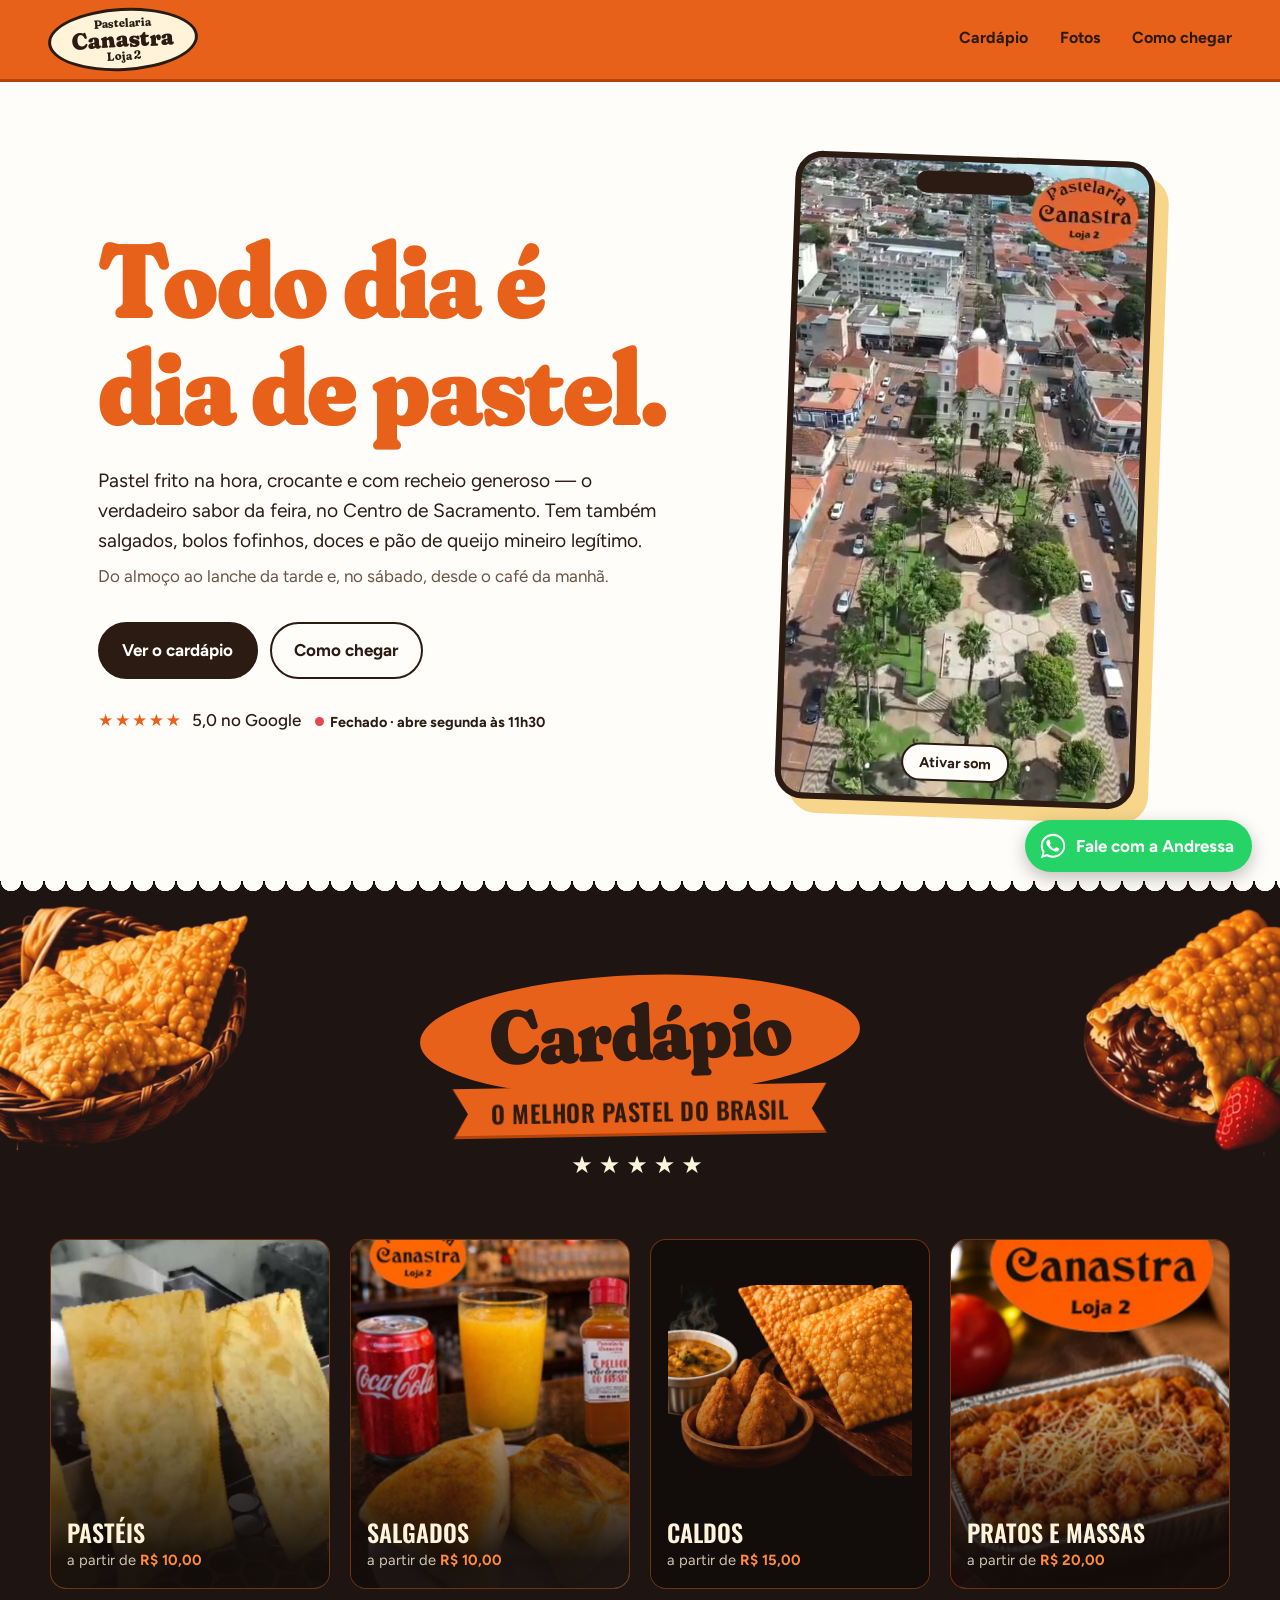
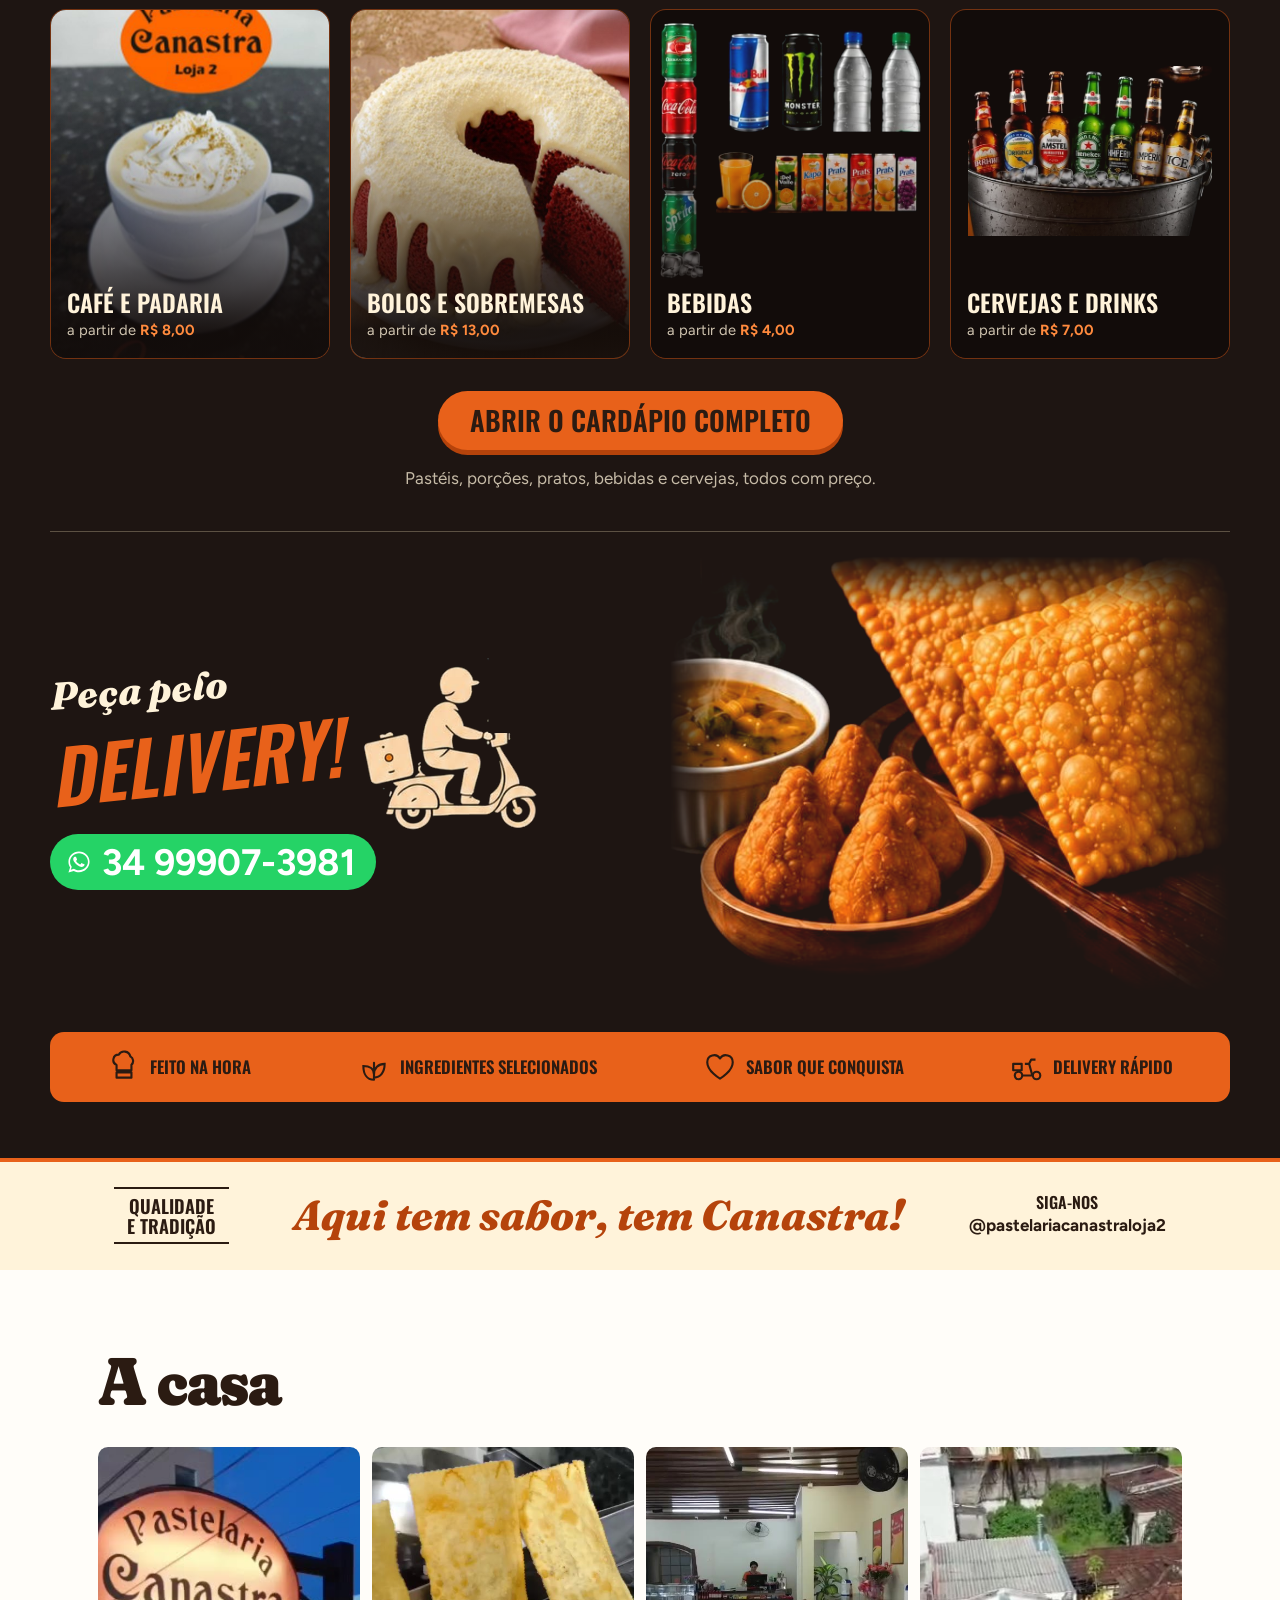
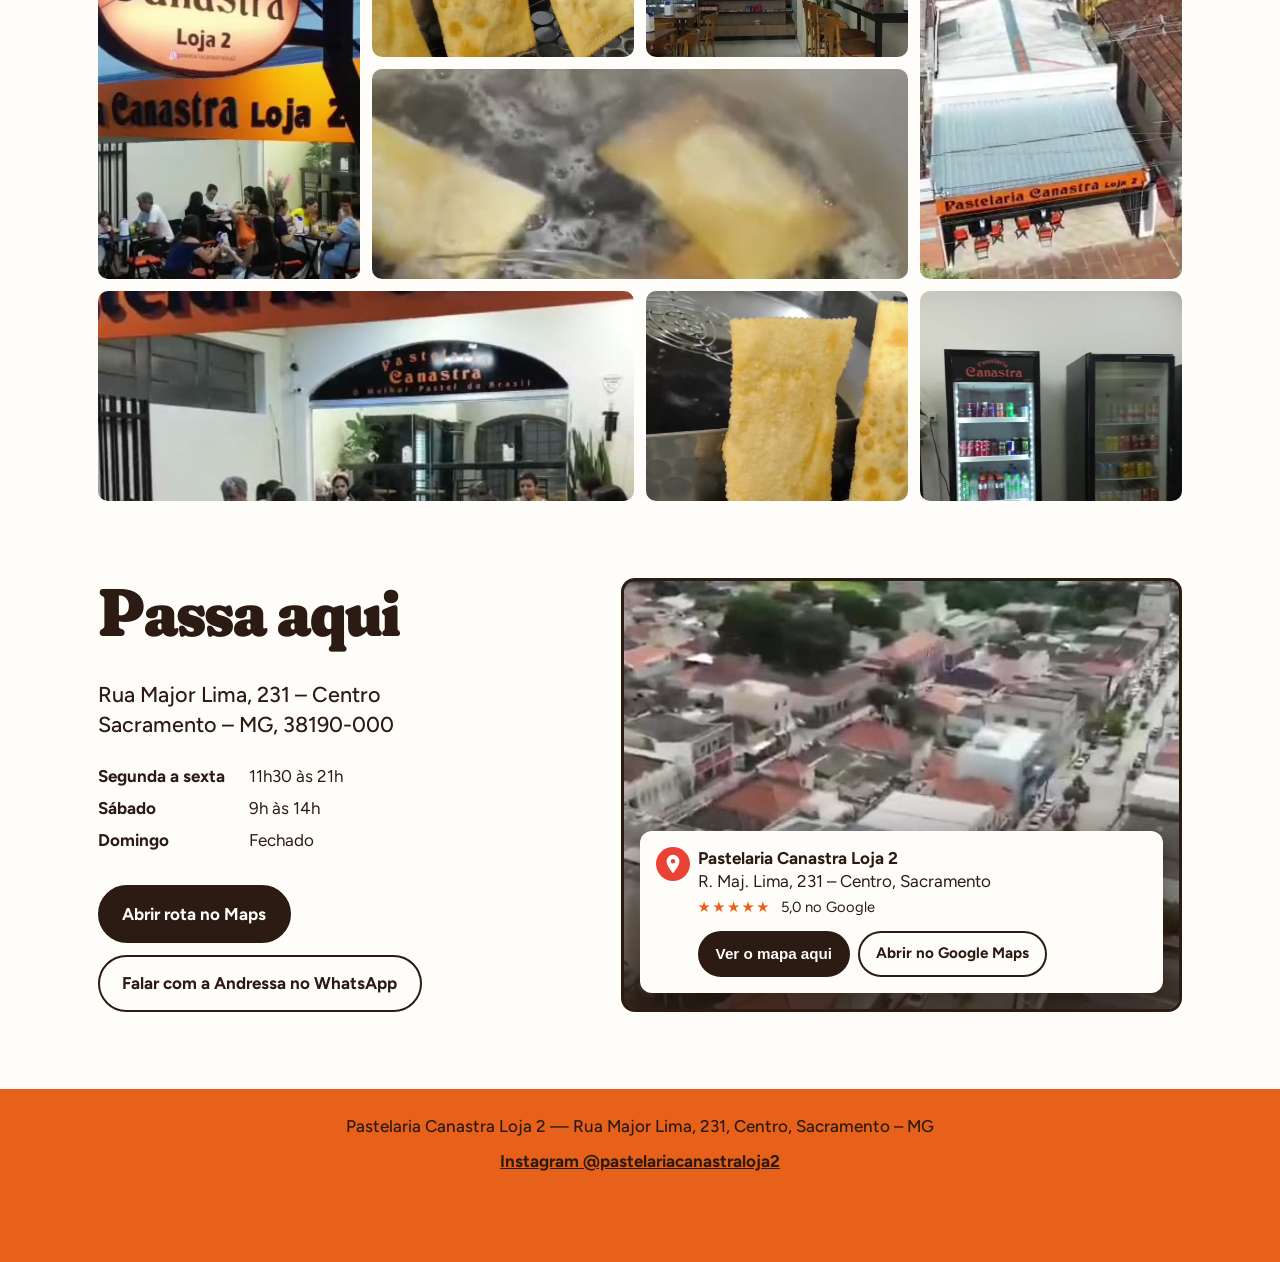
==== commit 83333f8c: "Página /cardapio para NFC, cardápio completo com bebidas e cervejas, mapa com vídeo aéreo - cardápio" ====
--- a/index.html
+++ b/index.html
@@ -21,7 +21,7 @@
     <span class="oval"><span class="oval-small">Pastelaria</span>Canastra<span class="oval-small">Loja 2</span></span>
   </a>
   <nav aria-label="Seções">
-    <a href="#cardapio">Cardápio</a>
+    <a href="/cardapio">Cardápio</a>
     <a href="#fotos">Fotos</a>
     <a href="#visite">Como chegar</a>
   </nav>
@@ -33,12 +33,12 @@
     <div class="hero-text">
       <h1>Todo dia é dia de pastel.</h1>
       <p class="lede">Pastel frito na hora, crocante e com recheio generoso — o verdadeiro sabor da feira, no Centro de Sacramento. Tem também salgados, bolos fofinhos, doces e pão de queijo mineiro legítimo.</p>
-      <p class="when">Café da manhã, almoço ou aquele lanche da tarde.</p>
+      <p class="when">Do almoço ao lanche da tarde e, no sábado, desde o café da manhã.</p>
       <div class="actions">
-        <a class="btn btn-primary" href="#cardapio">Ver o cardápio</a>
+        <a class="btn btn-primary" href="/cardapio">Ver o cardápio</a>
         <a class="btn btn-ghost" href="https://www.google.com/maps/dir/?api=1&destination=Pastelaria+Canastra+loja+02,+R.+Maj.+Lima,+231,+Sacramento+-+MG" target="_blank" rel="noopener">Como chegar</a>
       </div>
-      <p class="rating"><span class="stars" aria-hidden="true">★★★★★</span> 5,0 no Google</p>
+      <p class="rating"><span class="stars" aria-hidden="true">★★★★★</span> 5,0 no Google <span class="status" data-status></span></p>
     </div>
     <figure class="hero-video">
       <span class="notch" aria-hidden="true"></span>
@@ -58,49 +58,52 @@
       <p class="menu-stars" aria-label="5 estrelas">★★★★★</p>
     </div>
 
-    <div class="menu-cols">
-      <div class="menu-group">
-        <h3><img class="h-ic deco" src="assets/img/deco-ic-pastel.png" alt="" aria-hidden="true"><span>Pastéis salgados</span></h3>
-        <ul>
-          <li><span class="item">Carne</span><span class="dots" aria-hidden="true"></span><span class="price">R$ 10,00</span></li>
-          <li><span class="item">Queijo</span><span class="dots" aria-hidden="true"></span><span class="price">R$ 10,00</span></li>
-          <li><span class="item">Palmito</span><span class="dots" aria-hidden="true"></span><span class="price">R$ 10,00</span></li>
-          <li><span class="item">Bacalhau</span><span class="dots" aria-hidden="true"></span><span class="price">R$ 15,00</span></li>
-          <li><span class="item">Carne e queijo</span><span class="dots" aria-hidden="true"></span><span class="price">R$ 10,00</span></li>
-          <li><span class="item">Frango com palmito</span><span class="dots" aria-hidden="true"></span><span class="price">R$ 10,00</span></li>
-          <li><span class="item">Frango com requeijão</span><span class="dots" aria-hidden="true"></span><span class="price">R$ 10,00</span></li>
-          <li><span class="item">Calabresa com requeijão</span><span class="dots" aria-hidden="true"></span><span class="price">R$ 10,00</span></li>
-          <li><span class="item">Presunto e muçarela</span><span class="dots" aria-hidden="true"></span><span class="price">R$ 10,00</span></li>
-          <li><span class="item">Pastel de pizza</span><span class="dots" aria-hidden="true"></span><span class="price">R$ 10,00</span></li>
-          <li><span class="item">Carne seca com requeijão</span><span class="dots" aria-hidden="true"></span><span class="price">R$ 13,00</span></li>
-        </ul>
-      </div>
-
-      <div class="menu-group">
-        <h3><img class="h-ic deco" src="assets/img/deco-ic-chocolate.png" alt="" aria-hidden="true"><span>Pastéis doces</span></h3>
-        <ul>
-          <li><span class="item">Nutella</span><span class="dots" aria-hidden="true"></span><span class="price">R$ 13,00</span></li>
-          <li><span class="item">Romeu e Julieta</span><span class="dots" aria-hidden="true"></span><span class="price">R$ 13,00</span></li>
-          <li><span class="item">Banana com requeijão<small>açúcar e canela</small></span><span class="dots" aria-hidden="true"></span><span class="price">R$ 13,00</span></li>
-        </ul>
-
-        <h3><img class="h-ic deco" src="assets/img/deco-ic-coxinha.png" alt="" aria-hidden="true"><span>Salgados</span></h3>
-        <ul>
-          <li><span class="item">Coxinha</span><span class="dots" aria-hidden="true"></span><span class="price">R$ 10,00</span></li>
-          <li><span class="item">Mini pizza</span><span class="dots" aria-hidden="true"></span><span class="price">R$ 15,00</span></li>
-          <li><span class="item">Esfirra de carne</span><span class="dots" aria-hidden="true"></span><span class="price">R$ 10,00</span></li>
-          <li><span class="item">Esfirra de frango com requeijão</span><span class="dots" aria-hidden="true"></span><span class="price">R$ 10,00</span></li>
-        </ul>
-      </div>
-
-      <div class="menu-group">
-        <h3><img class="h-ic deco" src="assets/img/deco-ic-caldo.png" alt="" aria-hidden="true"><span>Caldos <small>500 ml</small></span></h3>
-        <ul>
-          <li><span class="item">Frango</span><span class="dots" aria-hidden="true"></span><span class="price">R$ 15,00</span></li>
-          <li><span class="item">Mandioca com calabresa</span><span class="dots" aria-hidden="true"></span><span class="price">R$ 15,00</span></li>
-          <li><span class="item">Feijão com calabresa e bacon</span><span class="dots" aria-hidden="true"></span><span class="price">R$ 15,00</span></li>
-        </ul>
-      </div>
+    <div class="tiles">
+      <a class="tile" href="/cardapio#pasteis">
+        <img src="assets/img/pastel-crocante.jpg" alt="Pastéis dourados recém-fritos" loading="lazy">
+        <span class="tile-nome">Pastéis</span>
+        <span class="tile-preco">a partir de <b>R$ 10,00</b></span>
+      </a>
+      <a class="tile" href="/cardapio#salgados">
+        <img src="assets/img/esfirras.jpg" alt="Esfirras com refrigerante e suco" loading="lazy">
+        <span class="tile-nome">Salgados</span>
+        <span class="tile-preco">a partir de <b>R$ 10,00</b></span>
+      </a>
+      <a class="tile tile-deco" href="/cardapio#caldos">
+        <img src="assets/img/deco-mesa.jpg" alt="Caldo, coxinhas e pastéis na mesa" loading="lazy">
+        <span class="tile-nome">Caldos</span>
+        <span class="tile-preco">a partir de <b>R$ 15,00</b></span>
+      </a>
+      <a class="tile" href="/cardapio#pratos">
+        <img src="assets/img/inhoque-bolonhesa.jpg" alt="Travessa de inhoque à bolonhesa" loading="lazy">
+        <span class="tile-nome">Pratos e massas</span>
+        <span class="tile-preco">a partir de <b>R$ 20,00</b></span>
+      </a>
+      <a class="tile" href="/cardapio#cafe">
+        <img src="assets/img/cappuccino.jpg" alt="Cappuccino com chantilly" loading="lazy">
+        <span class="tile-nome">Café e padaria</span>
+        <span class="tile-preco">a partir de <b>R$ 8,00</b></span>
+      </a>
+      <a class="tile" href="/cardapio#doces">
+        <img src="assets/img/bolo-red-velvet.jpg" alt="Bolo Red Velvet com cobertura de chocolate branco" loading="lazy">
+        <span class="tile-nome">Bolos e sobremesas</span>
+        <span class="tile-preco">a partir de <b>R$ 13,00</b></span>
+      </a>
+      <a class="tile tile-deco tile-full" href="/cardapio#bebidas">
+        <img src="assets/img/tile-bebidas.jpg" alt="Sucos e caixinhas de suco" loading="lazy">
+        <span class="tile-nome">Bebidas</span>
+        <span class="tile-preco">a partir de <b>R$ 4,00</b></span>
+      </a>
+      <a class="tile tile-deco" href="/cardapio#cervejas">
+        <img src="assets/img/deco-balde.jpg" alt="Balde de cervejas com gelo" loading="lazy">
+        <span class="tile-nome">Cervejas e drinks</span>
+        <span class="tile-preco">a partir de <b>R$ 7,00</b></span>
+      </a>
+    </div>
+
+    <div class="menu-cta">
+      <a class="btn-cardapio" href="/cardapio">Abrir o cardápio completo</a>
+      <p>Pastéis, porções, pratos, bebidas e cervejas, todos com preço.</p>
     </div>
 
     <div class="delivery-band">
@@ -113,65 +116,12 @@
       <img class="mesa deco" src="assets/img/deco-mesa.jpg" alt="" aria-hidden="true">
     </div>
 
-    <div class="dishes">
-      <div class="dish-block">
-        <h3><span>Pratos</span></h3>
-        <div class="dish-grid">
-          <figure class="dish">
-            <img src="assets/img/file-parmegiana.jpg" alt="Travessa de filé mignon à parmegiana gratinado" loading="lazy">
-            <figcaption><span class="dish-name">Filé mignon à parmegiana</span><span class="price-row"><span></span><span class="price">R$ 65,00</span></span></figcaption>
-          </figure>
-          <figure class="dish">
-            <img class="contain" src="assets/img/lasanha.jpg" alt="Fatia de lasanha à bolonhesa gratinada" loading="lazy">
-            <figcaption><span class="dish-name">Lasanha à bolonhesa</span><small>com molho branco de 4 queijos</small><span class="price-row"><span>Média</span><span class="price">R$ 28,00</span></span><span class="price-row"><span>Grande</span><span class="price">R$ 50,00</span></span></figcaption>
-          </figure>
-          <figure class="dish">
-            <img src="assets/img/panqueca.jpg" alt="Panquecas com molho de tomate e queijo ralado" loading="lazy">
-            <figcaption><span class="dish-name">Panquecas</span><small>carne moída, frango com requeijão ou presunto e muçarela</small><span class="price-row"><span>Média · 3 un.</span><span class="price">R$ 25,00</span></span><span class="price-row"><span>Grande · 6 un.</span><span class="price">R$ 50,00</span></span></figcaption>
-          </figure>
-        </div>
-      </div>
-      <div class="dish-block">
-        <h3><span>Lanches e café</span></h3>
-        <div class="dish-grid">
-          <figure class="dish">
-            <img src="assets/img/sanduiche-natural.jpg" alt="Sanduíches naturais embalados" loading="lazy">
-            <figcaption><span class="dish-name">Sanduíche natural</span><small>patê de frango com cenoura, alface, tomate e maionese</small><span class="price-row"><span></span><span class="price">R$ 12,00</span></span></figcaption>
-          </figure>
-          <figure class="dish">
-            <img src="assets/img/cappuccino.jpg" alt="Xícara de cappuccino com chantilly" loading="lazy">
-            <figcaption><span class="dish-name">Cappuccino</span><span class="price-row"><span></span><span class="price">R$ 12,00</span></span></figcaption>
-          </figure>
-          <figure class="dish">
-            <img src="assets/img/esfirras.jpg" alt="Duas esfirras com refrigerante e suco" loading="lazy">
-            <figcaption><span class="dish-name">Esfirras</span><small>carne ou frango com requeijão</small><span class="price-row"><span></span><span class="price">R$ 10,00</span></span></figcaption>
-          </figure>
-          <figure class="dish">
-            <img src="assets/img/pao-de-queijo.jpg" alt="Pacotes de pão de queijo artesanal" loading="lazy">
-            <figcaption><span class="dish-name">Pão de queijo artesanal</span><small>100% caipira</small><span class="price-row"><span>Pacote</span><span class="price">R$ 25,00</span></span></figcaption>
-          </figure>
-        </div>
-      </div>
-      <div class="dish-block">
-        <h3><span>Sobremesas</span></h3>
-        <div class="dish-grid">
-          <figure class="dish">
-            <img src="assets/img/merengue-morango.jpg" alt="Copo de merengue de morango com chantilly e morangos" loading="lazy">
-            <figcaption><span class="dish-name">Merengue de morango</span><span class="price-row"><span></span><span class="price">R$ 13,00</span></span></figcaption>
-          </figure>
-          <figure class="dish">
-            <img src="assets/img/torta-sonho-de-valsa.jpg" alt="Copos de torta Sonho de Valsa" loading="lazy">
-            <figcaption><span class="dish-name">Torta Sonho de Valsa</span><span class="price-row"><span></span><span class="price">R$ 13,00</span></span></figcaption>
-          </figure>
-          <figure class="dish">
-            <img src="assets/img/cheesecake.jpg" alt="Copo de cheesecake com calda de frutas vermelhas" loading="lazy">
-            <figcaption><span class="dish-name">Cheesecake</span><span class="price-row"><span></span><span class="price">R$ 13,00</span></span></figcaption>
-          </figure>
-        </div>
-      </div>
-    </div>
-
-    <p class="menu-foot">Também na vitrine: bolos, doces e bebidas geladas.</p>
+    <ul class="selos">
+      <li><svg viewBox="0 0 32 32" aria-hidden="true"><path d="M9 14a5 5 0 0 1 2-9.6A6 6 0 0 1 22 6a5 5 0 0 1 1 8v5H9zM9 21h14v5H9z" fill="none" stroke="currentColor" stroke-width="2" stroke-linejoin="round"/></svg>Feito na hora</li>
+      <li><svg viewBox="0 0 32 32" aria-hidden="true"><path d="M16 28V12M16 28c-7 0-10-6-10-13 6 0 10 3 10 8M16 23c0-6 4-10 10-10 0 8-4 13-10 13" fill="none" stroke="currentColor" stroke-width="2" stroke-linecap="round"/></svg>Ingredientes selecionados</li>
+      <li><svg viewBox="0 0 32 32" aria-hidden="true"><path d="M16 27S4 20 4 11.5A6.5 6.5 0 0 1 16 8a6.5 6.5 0 0 1 12 3.5C28 20 16 27 16 27z" fill="none" stroke="currentColor" stroke-width="2" stroke-linejoin="round"/></svg>Sabor que conquista</li>
+      <li><svg viewBox="0 0 32 32" aria-hidden="true"><circle cx="8" cy="24" r="3.5" fill="none" stroke="currentColor" stroke-width="2"/><circle cx="25" cy="24" r="3.5" fill="none" stroke="currentColor" stroke-width="2"/><path d="M11.5 24h10M3 13h8v6H3zM21 24l-3-11h-4M18 13l2-4h4" fill="none" stroke="currentColor" stroke-width="2" stroke-linejoin="round"/></svg>Delivery rápido</li>
+    </ul>
   </section>
 
   <div class="slogan-band">
@@ -211,8 +161,17 @@
         <a class="btn btn-ghost" href="https://wa.me/553491294309?text=Ol%C3%A1%2C%20Andressa!%20Vim%20pelo%20site%20da%20Pastelaria%20Canastra." target="_blank" rel="noopener">Falar com a Andressa no WhatsApp</a>
       </div>
     </div>
-    <div class="map">
-      <iframe title="Mapa: Pastelaria Canastra Loja 2" src="https://www.google.com/maps?q=Pastelaria+Canastra+loja+02,+R.+Maj.+Lima,+231+-+Centro,+Sacramento+-+MG&output=embed" loading="lazy" referrerpolicy="no-referrer-when-downgrade"></iframe>
+    <div class="map" id="mapa">
+      <video class="map-video" src="assets/video/drone-centro.mp4" poster="assets/img/drone-centro.jpg" autoplay muted loop playsinline preload="metadata" aria-hidden="true"></video>
+      <div class="map-card">
+        <span class="pin" aria-hidden="true"><svg viewBox="0 0 24 24" width="22" height="22"><path fill="currentColor" d="M12 2a7 7 0 0 0-7 7c0 5.2 7 13 7 13s7-7.8 7-13a7 7 0 0 0-7-7zm0 9.5A2.5 2.5 0 1 1 12 6.5a2.5 2.5 0 0 1 0 5z"/></svg></span>
+        <p><strong>Pastelaria Canastra Loja 2</strong><br>R. Maj. Lima, 231 – Centro, Sacramento</p>
+        <p class="map-nota"><span class="stars" aria-hidden="true">★★★★★</span> 5,0 no Google</p>
+        <div class="map-acoes">
+          <button class="btn btn-primary" type="button" id="carregar-mapa">Ver o mapa aqui</button>
+          <a class="btn btn-ghost" href="https://www.google.com/maps/search/?api=1&query=Pastelaria+Canastra+loja+02,+R.+Maj.+Lima,+231,+Sacramento+-+MG" target="_blank" rel="noopener">Abrir no Google Maps</a>
+        </div>
+      </div>
     </div>
   </section>
 
@@ -228,6 +187,7 @@
   <p class="social"><a href="https://www.instagram.com/pastelariacanastraloja2/" target="_blank" rel="noopener">Instagram @pastelariacanastraloja2</a></p>
 </footer>
 
+<script src="assets/horario.js"></script>
 <script>
   const v = document.querySelector('.hero-video video');
   const b = document.querySelector('.sound');
@@ -238,6 +198,11 @@
     b.textContent = v.muted ? 'Ativar som' : 'Desativar som';
   });
   if (matchMedia('(prefers-reduced-motion: reduce)').matches) { v.removeAttribute('autoplay'); v.pause(); v.controls = true; }
+  document.getElementById('carregar-mapa').addEventListener('click', function () {
+    var box = document.getElementById('mapa');
+    box.innerHTML = '<iframe title="Mapa: Pastelaria Canastra Loja 2" src="https://www.google.com/maps?q=Pastelaria+Canastra+loja+02,+R.+Maj.+Lima,+231+-+Centro,+Sacramento+-+MG&output=embed" referrerpolicy="no-referrer-when-downgrade" allowfullscreen></iframe>';
+    box.classList.add('map-on');
+  });
 </script>
 </body>
 </html>
--- a/style.css
+++ b/style.css
@@ -348,3 +348,80 @@
   .wa-float span { display: none; }
 }
 footer { padding-bottom: 5.5rem; }
+
+/* ---------- Cardápio na página inicial: categorias ---------- */
+.tiles {
+  position: relative; z-index: 1;
+  max-width: 1180px; margin: 0 auto;
+  display: grid; grid-template-columns: repeat(4, minmax(0, 1fr)); gap: clamp(.7rem, 1.8vw, 1.25rem);
+}
+.tile {
+  position: relative; display: flex; flex-direction: column; justify-content: flex-end;
+  aspect-ratio: 4 / 5; border-radius: 16px; overflow: hidden; text-decoration: none; color: var(--placa);
+  background: #120c0a; border: 1px solid rgba(232, 97, 26, .45);
+  padding: 1rem;
+  transition: transform .2s ease, border-color .2s ease;
+}
+.tile img { position: absolute; inset: 0; width: 100%; height: 100%; object-fit: cover; transition: transform .4s ease; }
+.tile-deco img { object-fit: contain; mix-blend-mode: lighten; padding: 6% 6% 30%; }
+.tile-full img { padding: 0; object-fit: cover; object-position: top; }
+.tile::after { content: ""; position: absolute; inset: 0; background: linear-gradient(to top, rgba(18, 12, 10, .95) 8%, rgba(18, 12, 10, .2) 55%, transparent 75%); }
+.tile-nome, .tile-preco { position: relative; z-index: 1; }
+.tile-nome { font: 600 clamp(1.15rem, 2.4vw, 1.5rem)/1.05 "Oswald", var(--body); text-transform: uppercase; }
+.tile-preco { font-size: .92rem; color: rgba(255, 243, 218, .8); margin-top: .25rem; }
+.tile-preco b { color: #FF8A3D; }
+.tile:hover { transform: translateY(-3px); border-color: var(--laranja); }
+.tile:hover img { transform: scale(1.04); }
+@media (prefers-reduced-motion: reduce) { .tile, .tile img { transition: none; } .tile:hover, .tile:hover img { transform: none; } }
+
+.menu-cta { max-width: 1180px; margin: 2rem auto 2.5rem; text-align: center; }
+.btn-cardapio {
+  display: inline-block; text-decoration: none;
+  font: 600 clamp(1.3rem, 3vw, 1.7rem)/1 "Oswald", var(--body); text-transform: uppercase;
+  background: var(--laranja); color: var(--carvao);
+  padding: 1rem 2rem; border-radius: 999px; box-shadow: 0 5px 0 var(--laranja-escuro);
+}
+.btn-cardapio:hover { background: #F2742F; }
+.btn-cardapio:active { transform: translateY(2px); box-shadow: 0 3px 0 var(--laranja-escuro); }
+.menu-cta p { margin: .9rem 0 0; color: rgba(255, 243, 218, .75); }
+
+.menu .selos {
+  list-style: none; max-width: 1180px; margin: 2.5rem auto 0; padding: 1.1rem 1.25rem;
+  background: var(--laranja); color: var(--carvao); border-radius: 14px;
+  display: grid; grid-template-columns: repeat(4, auto); justify-content: space-around; gap: 1rem 2rem;
+}
+.menu .selos li { display: flex; align-items: center; gap: .55rem; font: 600 1.05rem/1.1 "Oswald", var(--body); text-transform: uppercase; padding: 0; border: 0; }
+.menu .selos svg { width: 34px; height: 34px; flex: none; }
+
+/* status aberto/fechado */
+.status { display: inline-flex; align-items: center; gap: .4rem; margin-left: .6rem; font-size: .9rem; font-weight: 700; }
+.status:empty { display: none; }
+.status::before { content: ""; width: .55rem; height: .55rem; border-radius: 50%; background: #999; }
+.status.is-open::before { background: #25D366; box-shadow: 0 0 0 3px rgba(37, 211, 102, .25); }
+.status.is-closed::before { background: #E5484D; }
+
+/* ---------- Mapa com imagem antes de carregar ---------- */
+.map { position: relative; min-height: 380px; background: var(--carvao); }
+.map-video { position: absolute; inset: 0; width: 100%; height: 100%; object-fit: cover; }
+.map::before { content: ""; position: absolute; inset: 0; background: linear-gradient(to top, rgba(43, 27, 18, .75), transparent 60%); z-index: 1; }
+.map-card {
+  position: absolute; z-index: 2; left: 1rem; right: 1rem; bottom: 1rem;
+  background: var(--papel); color: var(--carvao); border-radius: 12px; padding: 1rem 1rem 1rem 3.6rem;
+  box-shadow: 0 10px 30px rgba(0, 0, 0, .35);
+}
+.map-card p { margin: 0; line-height: 1.35; }
+.map-nota { margin-top: .3rem !important; font-size: .92rem; }
+.pin { position: absolute; left: 1rem; top: 1rem; width: 34px; height: 34px; border-radius: 50%; display: grid; place-items: center; background: #EA4335; color: #fff; }
+.map-acoes { display: flex; flex-wrap: wrap; gap: .5rem; margin-top: .8rem; }
+.map-acoes .btn { padding: .6rem 1rem; font-size: .95rem; }
+.map-on::before { display: none; }
+.map-on iframe { position: absolute; inset: 0; width: 100%; height: 100%; min-height: 0; border: 0; }
+
+@media (max-width: 860px) {
+  .tiles { grid-template-columns: repeat(2, minmax(0, 1fr)); }
+  .tile { padding: .75rem; }
+  .tile-nome { font-size: 1.1rem; }
+  .tile-preco { font-size: .8rem; white-space: nowrap; }
+  .menu .selos { grid-template-columns: repeat(2, minmax(0, 1fr)); justify-content: stretch; }
+  .status { margin: .4rem 0 0; display: flex; }
+}
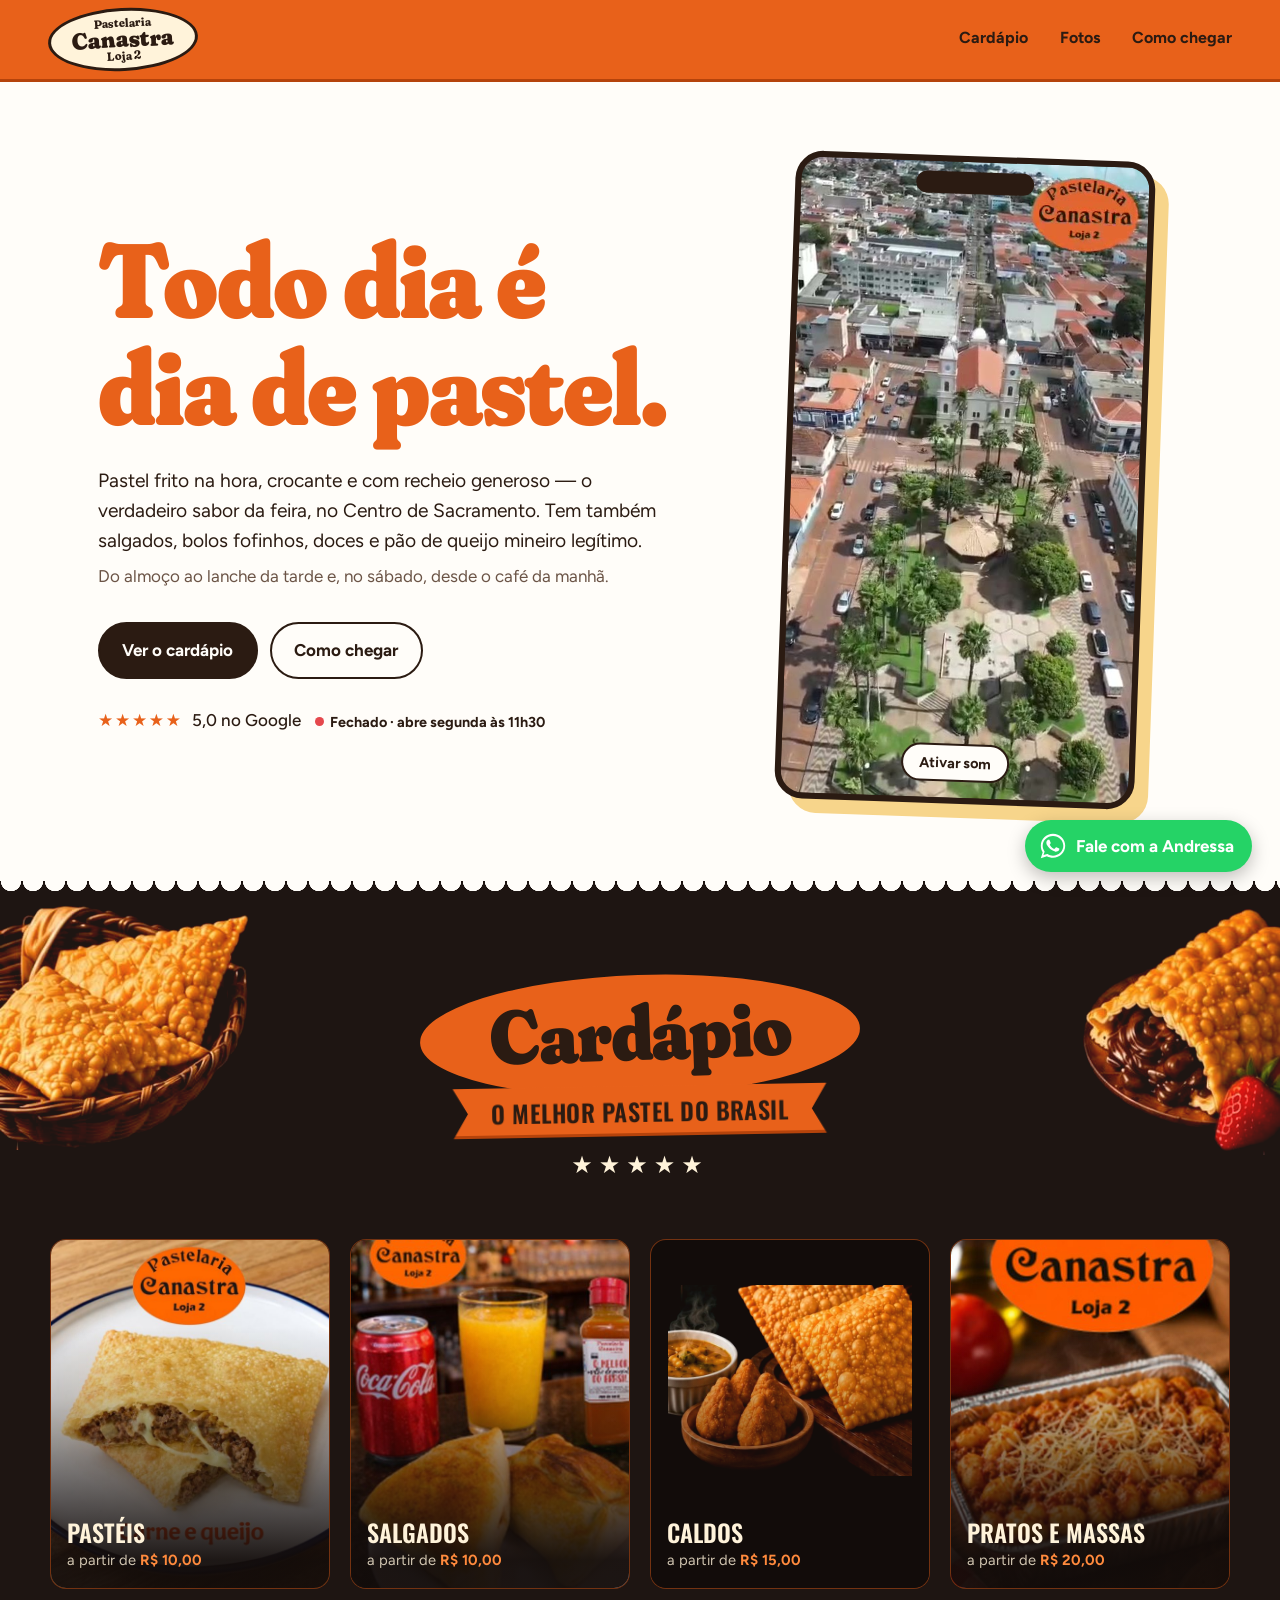
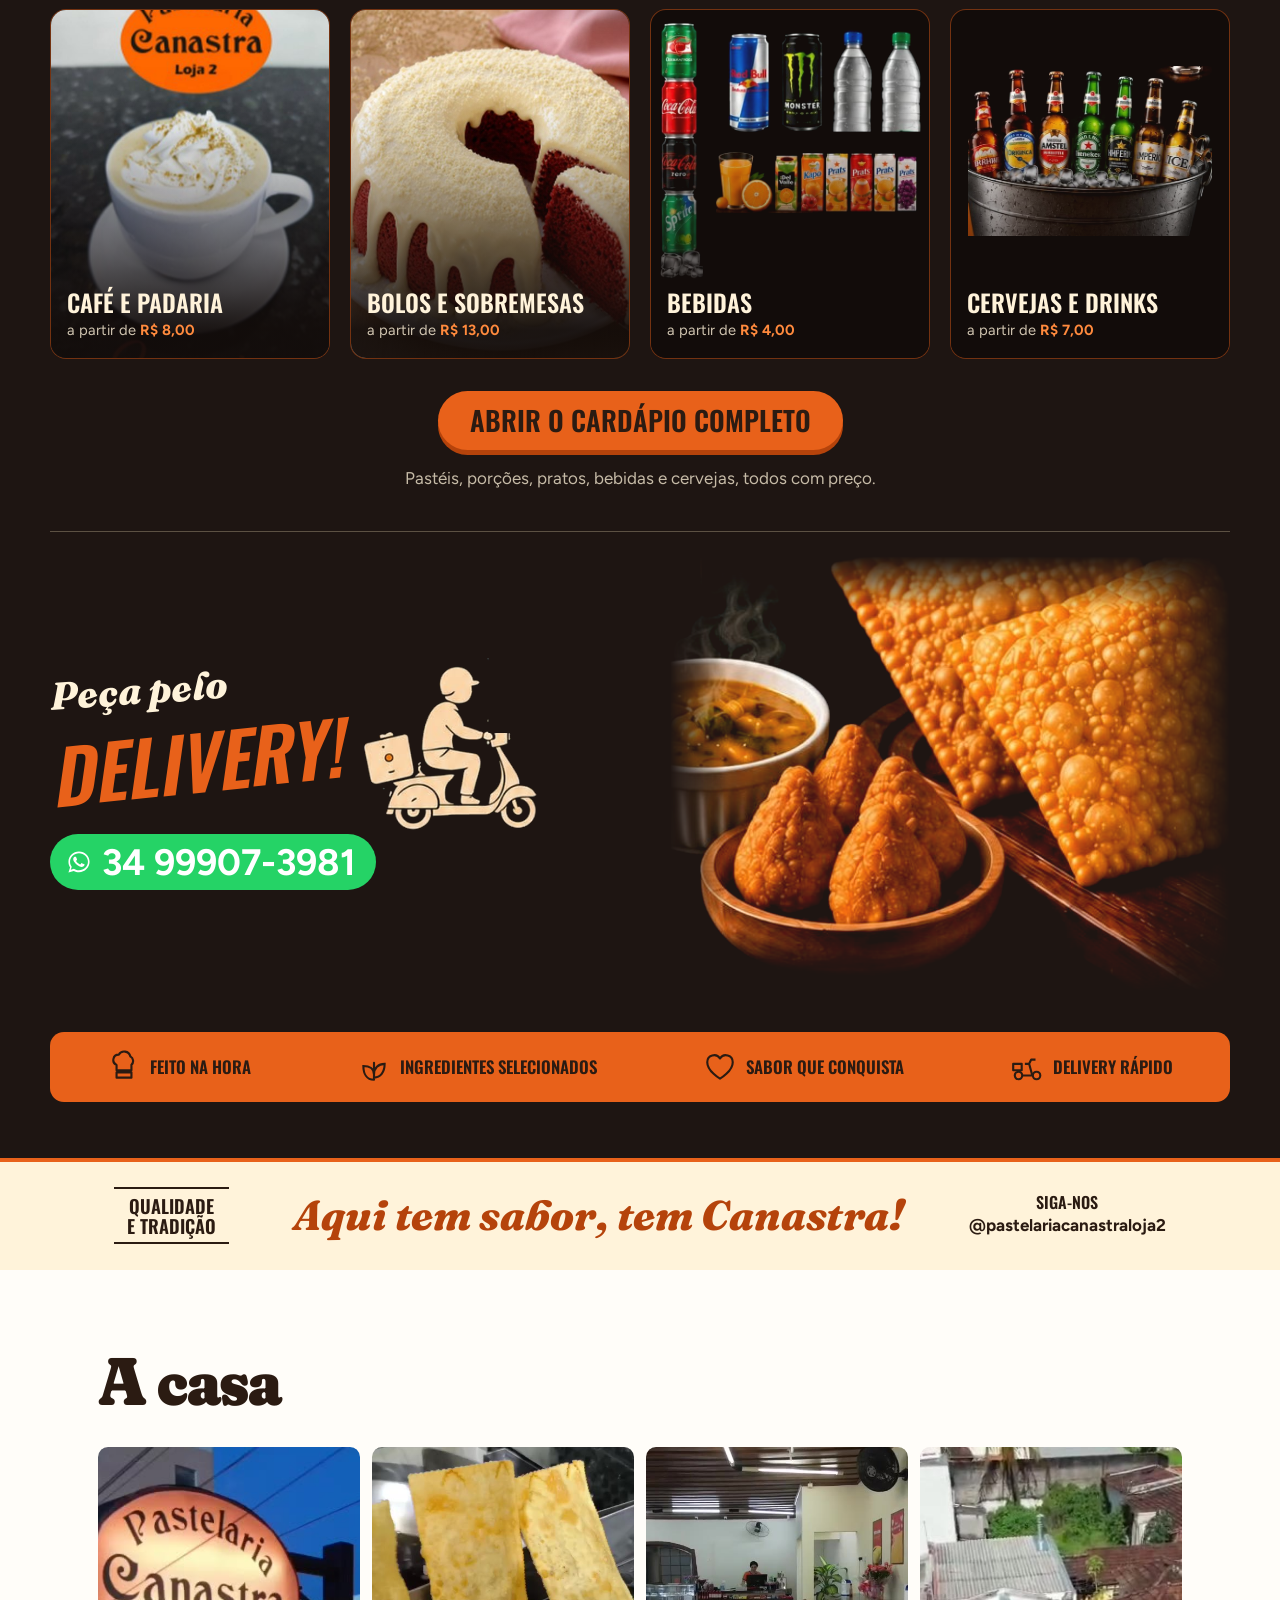
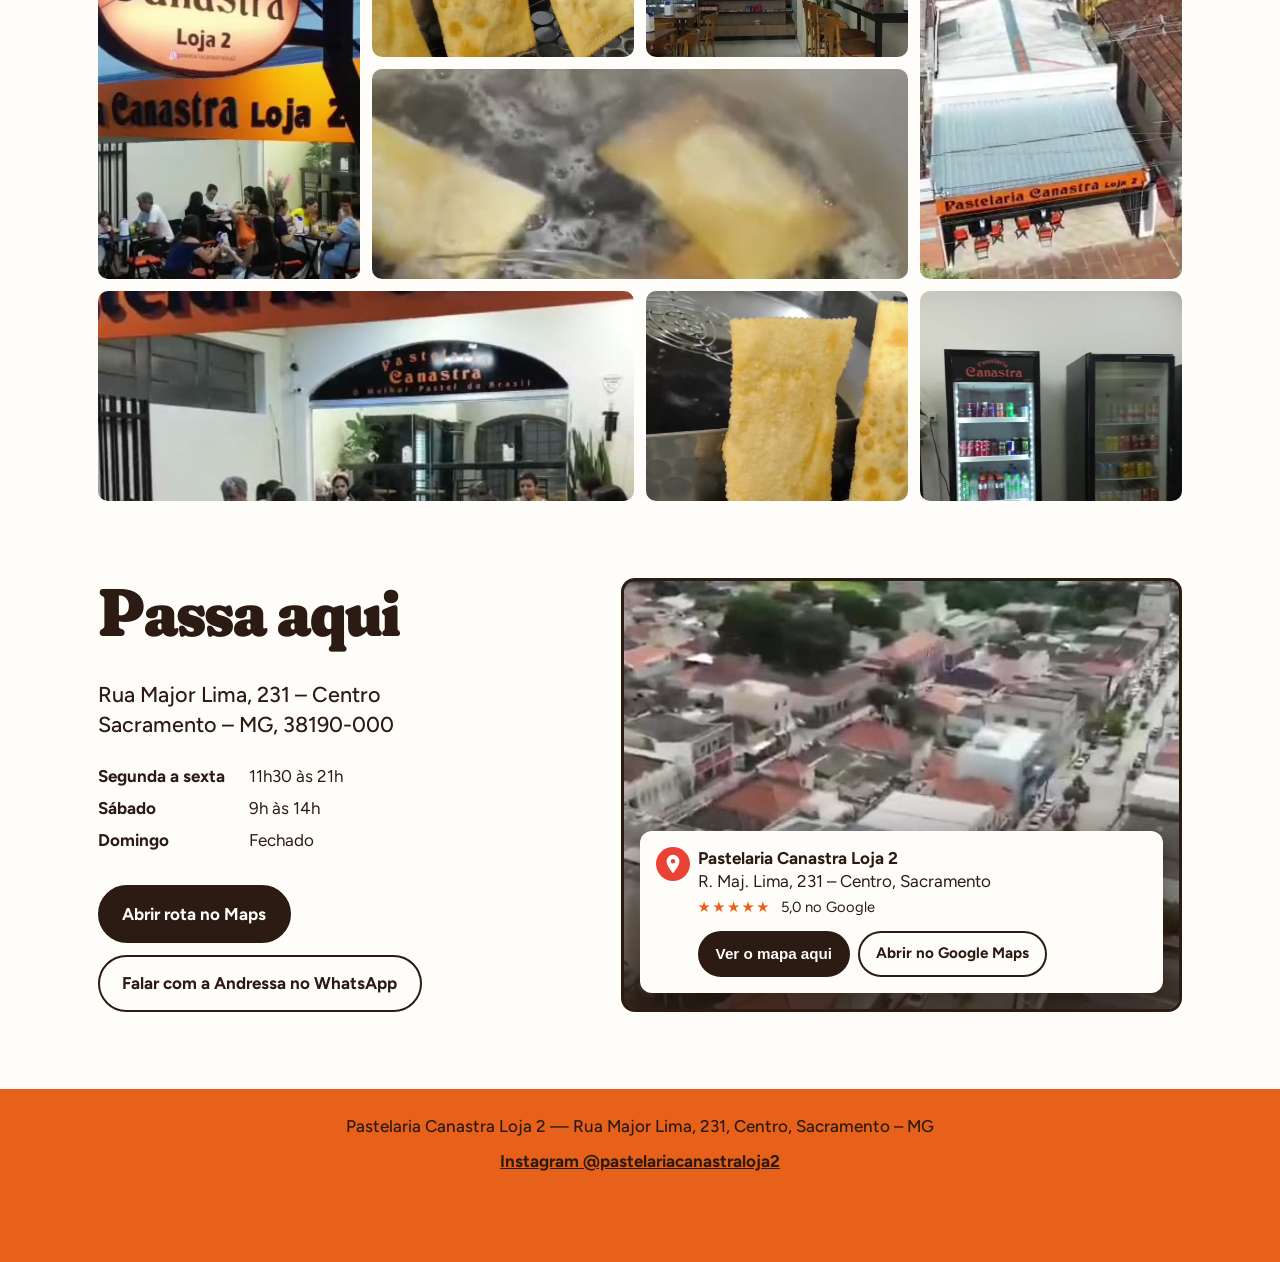
==== commit cec5fb87: "Fotos dos pastéis de queijo, carne e queijo, carne seca e Romeu e Julieta Co-Authored-By: Claude Opu" ====
--- a/index.html
+++ b/index.html
@@ -60,7 +60,7 @@
 
     <div class="tiles">
       <a class="tile" href="/cardapio#pasteis">
-        <img src="assets/img/pastel-crocante.jpg" alt="Pastéis dourados recém-fritos" loading="lazy">
+        <img src="assets/img/pastel-carne-queijo.jpg" alt="Pastel de carne e queijo aberto, com queijo derretido" loading="lazy">
         <span class="tile-nome">Pastéis</span>
         <span class="tile-preco">a partir de <b>R$ 10,00</b></span>
       </a>
